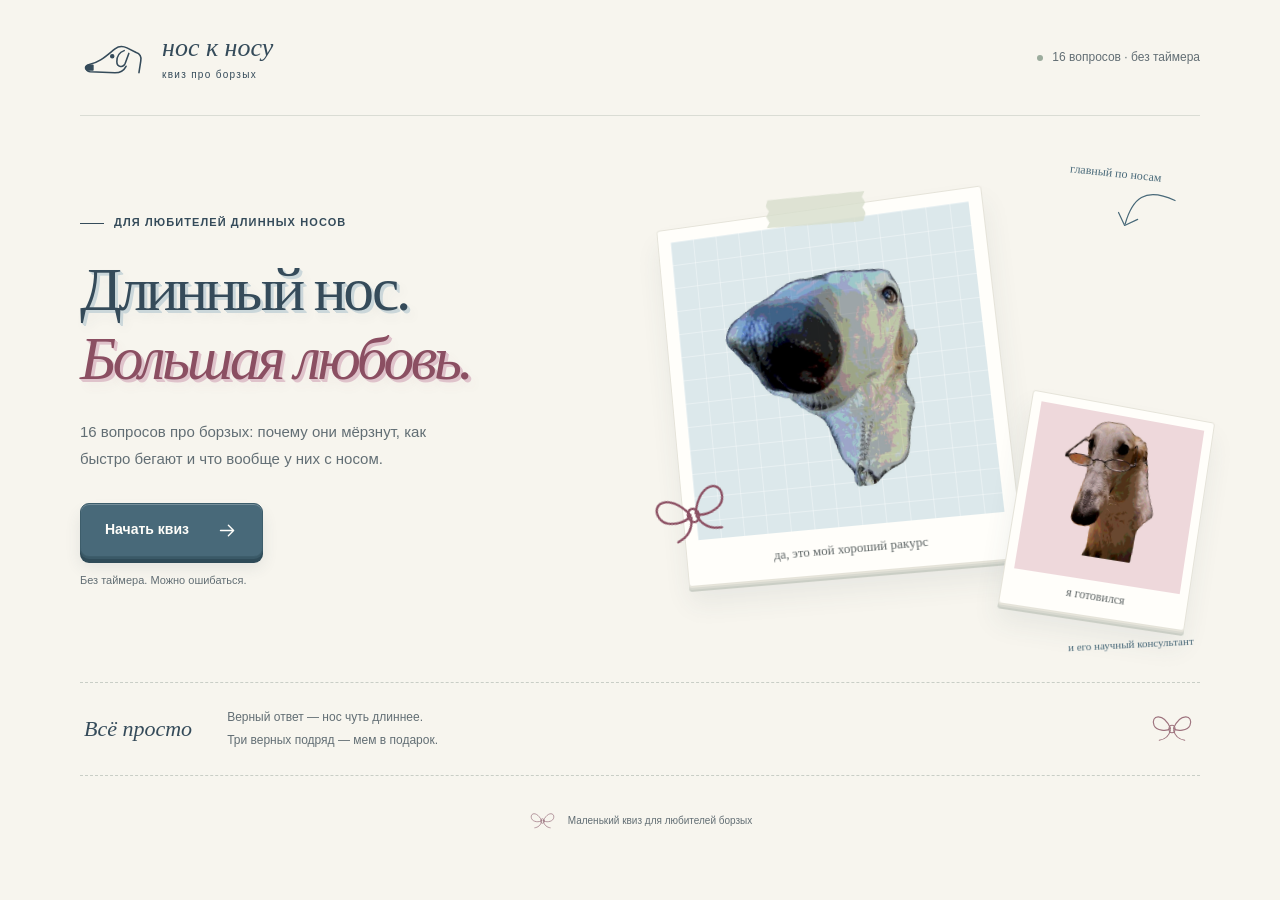
==== index.html @ 487bd2d0 "Add files via upload" ====
<!doctype html>
<html lang="ru">
<head>
  <meta charset="utf-8">
  <meta name="viewport" content="width=device-width, initial-scale=1">
  <meta name="theme-color" content="#f7f5ee">
  <meta name="description" content="16 вопросов про борзых, их привычки и длинные носы. Небольшой квиз без таймера, с хорошими собаками и мемами.">
  <title>Нос к носу — квиз про борзых</title>
  <link rel="icon" type="image/svg+xml" href="./assets/favicon.svg">
  <link rel="stylesheet" href="./css/styles.css">
  <script src="./js/questions.js" defer></script>
  <script src="./js/app.js" defer></script>
</head>
<body>
  <svg class="icon-library" xmlns="http://www.w3.org/2000/svg" aria-hidden="true">
    <symbol id="arrow" viewBox="0 0 24 24"><path d="M4 12h15m-6-6 6 6-6 6"/></symbol>
    <symbol id="check" viewBox="0 0 24 24"><path d="m5 12 4 4L19 6"/></symbol>
    <symbol id="cross" viewBox="0 0 24 24"><path d="m6 6 12 12M6 18 18 6"/></symbol>
    <symbol id="bow" viewBox="0 0 64 40"><path d="M30 19C20-3 3 2 8 15c3 7 17 9 22 4Zm4 0C44-3 61 2 56 15c-3 7-17 9-22 4ZM30 21c-2 9-8 13-15 14m19-14c2 9 8 13 15 14"/><ellipse cx="32" cy="20" rx="4" ry="5"/></symbol>
  </svg>

  <div class="site-shell">
    <header class="site-header">
      <a class="brand" href="./index.html" aria-label="Нос к носу — на главную">
        <svg class="brand-dog" viewBox="0 0 76 48" fill="none" aria-hidden="true"><path d="M10 31c11-2 18-9 28-17 4-3 9-3 13-1l10 5c4 1 6 5 5 9l-2 13M11 31c-5 0-6 7 0 8l27 1c6 0 10-3 12-7m-2-17c-6 2-8 7-8 12 0 6 7 7 9 2l4-11"/><path d="M9 32c-4 0-4 5 0 5h5v-5H9Z" fill="currentColor"/><circle cx="35" cy="22" r="1.6" fill="currentColor"/></svg>
        <span>нос к носу<span class="brand-caption">квиз про борзых</span></span>
      </a>
      <span class="header-note"><span class="little-dot" aria-hidden="true"></span><span><span data-question-total>16</span> вопросов · без таймера</span></span>
    </header>

    <main id="main">
      <section id="screen-start" class="screen intro" aria-labelledby="intro-title">
        <div class="intro-copy">
          <p class="eyebrow"><span class="eyebrow-line" aria-hidden="true"></span> Для любителей длинных носов</p>
          <h1 id="intro-title" class="title-relief" tabindex="-1">Длинный нос.<br><em>Большая любовь.</em></h1>
          <p class="intro-description">16 вопросов про борзых: почему они мёрзнут, как быстро бегают и что вообще у них с носом.</p>
          <button class="button button-primary" id="start-button" type="button">Начать квиз <svg class="icon" aria-hidden="true"><use href="#arrow"/></svg></button>
          <p class="button-note">Без таймера. Можно ошибаться.</p>
        </div>

        <div class="intro-album" aria-label="Две борзые на фотографиях">
          <span class="album-annotation annotation-top" aria-hidden="true">главный по носам</span>
          <svg class="annotation-arrow" viewBox="0 0 80 58" fill="none" aria-hidden="true"><path d="M72 3C36 0 28 17 30 45m-11-9 11 11 11-11"/></svg>
          <figure class="photo photo-main">
            <span class="paper-tape" aria-hidden="true"></span>
            <div class="photo-mat mat-blue"><img src="./assets/images/image copy 13.png" alt="Любопытная борзая с большим носом" width="1080" height="1920" fetchpriority="high"></div>
            <figcaption>да, это мой хороший ракурс</figcaption>
          </figure>
          <figure class="photo photo-small">
            <div class="photo-mat mat-pink"><img src="./assets/images/image copy 5.png" alt="Борзая в очках" width="1080" height="1920"></div>
            <figcaption>я готовился</figcaption>
          </figure>
          <svg class="album-bow" aria-hidden="true"><use href="#bow"/></svg>
          <span class="album-annotation annotation-bottom" aria-hidden="true">и его научный консультант</span>
        </div>

        <div class="intro-rules">
          <span class="rules-label">Всё просто</span>
          <p>Верный ответ — нос чуть длиннее.<br>Три верных подряд — мем в подарок.</p>
          <svg class="rules-bow" aria-hidden="true"><use href="#bow"/></svg>
        </div>
      </section>

      <section id="screen-quiz" class="screen quiz" aria-labelledby="question-title" hidden>
        <div class="quiz-heading">
          <p class="eyebrow">Вопрос <span id="question-number">01</span><span class="count-divider">/</span><span data-question-total>16</span></p>
          <p class="score-label">Верных ответов <strong id="score">0</strong></p>
        </div>
        <ol id="progress" class="progress" aria-label="Прогресс квиза"></ol>
        <div class="quiz-layout">
          <div class="question-card">
            <span id="question-category" class="category"></span>
            <h1 id="question-title" class="question-title" tabindex="-1"></h1>
            <p id="answer-instruction" class="answer-instruction">Выбери один ответ</p>
            <div id="answers" class="answers" role="group" aria-labelledby="question-title" aria-describedby="answer-instruction"></div>
            <div id="feedback" class="feedback" role="status" aria-live="polite" aria-atomic="true"></div>
            <div class="question-bottom">
              <span id="next-hint" class="next-hint">Никуда не торопимся</span>
              <button id="next-button" class="button button-primary button-next" type="button" hidden>Дальше <svg class="icon" aria-hidden="true"><use href="#arrow"/></svg></button>
            </div>
          </div>
          <aside class="companion" aria-label="Твой напарник и носомер">
            <figure class="photo companion-photo">
              <span class="paper-tape" aria-hidden="true"></span>
              <div class="photo-mat mat-blue"><img id="companion-image" src="./assets/images/image copy 14.png" alt="Борзая ждёт твоего ответа" width="1080" height="1920"></div>
              <figcaption id="companion-caption">думаем вместе</figcaption>
            </figure>
            <div class="nose-meter">
              <div class="nose-heading"><h2>Носомер</h2><span><strong id="nose-value">0</strong> см</span></div>
              <div id="nose-progress" class="nose-track" role="progressbar" aria-label="Длина носа" aria-valuemin="0" aria-valuemax="31" aria-valuenow="0"><span id="nose-fill" class="nose-fill"></span></div>
              <div class="nose-scale" aria-hidden="true"><span>0</span><span>31 см</span></div>
              <p>Каждый верный ответ<br>делает нос чуть длиннее.</p>
            </div>
          </aside>
        </div>
      </section>

      <section id="screen-result" class="screen result" aria-labelledby="result-title" hidden>
        <div class="result-layout">
          <div class="result-copy">
            <p class="eyebrow"><span class="eyebrow-line" aria-hidden="true"></span> Все носы посчитаны</p>
            <h1 id="result-title" class="title-relief" tabindex="-1"></h1>
            <p id="result-description" class="result-description"></p>
            <dl class="result-stats">
              <div><dt>Верных ответов</dt><dd><span id="result-score">0</span><span class="stat-total"> / <span data-question-total>16</span></span></dd></div>
              <div><dt>Длина носа</dt><dd><span id="result-nose">0</span><span class="stat-total"> см</span></dd></div>
            </dl>
            <div class="result-actions">
              <button id="restart-button" class="button button-primary" type="button">Пройти ещё раз <svg class="icon" aria-hidden="true"><use href="#arrow"/></svg></button>
              <button id="home-button" class="button button-text" type="button">На главную</button>
            </div>
          </div>
          <figure class="photo result-photo">
            <span class="paper-tape" aria-hidden="true"></span>
            <div class="photo-mat mat-pink"><img id="result-image" src="./assets/images/image copy 8.png" alt="Довольная борзая" width="1080" height="1920"></div>
            <figcaption>в любом случае, ты мой человек</figcaption>
          </figure>
        </div>
        <details id="answer-review" class="answer-review">
          <summary>Посмотреть ответы <svg class="icon" aria-hidden="true"><use href="#arrow"/></svg></summary>
          <ol id="review-list" class="review-list"></ol>
        </details>
      </section>
    </main>

    <footer class="site-footer"><svg aria-hidden="true"><use href="#bow"/></svg><span>Маленький квиз для любителей борзых</span></footer>
  </div>

  <dialog id="bonus-dialog" class="bonus-dialog" aria-labelledby="bonus-title" aria-describedby="bonus-description">
    <div class="bonus-content">
      <button id="bonus-close" class="button-close" type="button" aria-label="Закрыть мем и продолжить"><svg class="icon" aria-hidden="true"><use href="#cross"/></svg></button>
      <p class="eyebrow">Маленький перерыв</p>
      <h2 id="bonus-title">Этот мем — тебе.</h2>
      <p id="bonus-description">За три верных ответа подряд.</p>
      <img id="bonus-image" class="bonus-image" alt="" width="736" height="727">
      <button id="bonus-continue" class="button button-primary" type="button">Идём дальше <svg class="icon" aria-hidden="true"><use href="#arrow"/></svg></button>
    </div>
  </dialog>
  <noscript><p class="noscript-message">Для квиза нужен JavaScript. Включи его в настройках браузера и обнови страницу.</p></noscript>
</body>
</html>
---- css/styles.css ----
:root {
  color-scheme: light;
  --paper: #f7f5ee;
  --surface: #fffefa;
  --ink: #354b5a;
  --muted: #626e74;
  --line: #dadcd4;
  --blue: #dce8eb;
  --blue-deep: #486979;
  --blue-edge: #2f4b58;
  --pink: #edced4;
  --pink-deep: #8b4f62;
  --green: #426b58;
  --green-light: #eaf1e9;
  --red: #944b55;
  --red-light: #f7e9e8;
  --radius: 18px;
  --sans: 'Trebuchet MS', 'Segoe UI', sans-serif;
  --serif: Georgia, 'Times New Roman', serif;
  --hand: 'Segoe Print', 'Comic Sans MS', cursive;
}

* { box-sizing: border-box; }
body, h1, h2, h3, p, figure, dl, dd, ol { margin: 0; }
body {
  min-width: 320px;
  min-height: 100vh;
  background: var(--paper);
  color: var(--ink);
  font: 16px/1.6 var(--sans);
  -webkit-font-smoothing: antialiased;
}
button, a { -webkit-tap-highlight-color: transparent; }
button { font: inherit; }
button, summary { cursor: pointer; }
button { color: inherit; }
img { display: block; max-width: 100%; }
button:disabled { cursor: default; }
[hidden] { display: none !important; }
::selection { background: var(--pink); color: var(--ink); }
:focus-visible { outline: 3px solid var(--blue-deep); outline-offset: 5px; }
h1:focus { outline: none; }
.icon-library { position: absolute; width: 0; height: 0; overflow: hidden; }
.icon { width: 21px; height: 21px; fill: none; stroke: currentColor; stroke-width: 1.6; stroke-linecap: round; stroke-linejoin: round; flex: 0 0 auto; }
.site-shell { width: min(1120px, calc(100% - 96px)); margin-inline: auto; }
.site-header { min-height: 116px; display: flex; align-items: center; justify-content: space-between; gap: 24px; border-bottom: 1px solid var(--line); }
.brand { display: inline-flex; align-items: center; gap: 12px; color: var(--ink); text-decoration: none; font: italic 26px/1.1 var(--serif); }
.brand-dog { width: 70px; height: 48px; stroke: currentColor; stroke-width: 1.7; stroke-linecap: round; stroke-linejoin: round; }
.brand-caption { display: block; padding-top: 6px; font: 10px/1.3 var(--sans); letter-spacing: .13em; }
.header-note { display: inline-flex; align-items: center; gap: 9px; color: var(--muted); font-size: 12px; }
.little-dot { width: 6px; height: 6px; border-radius: 50%; background: #9cac9d; }
.screen { animation: arrive .35s ease-out; }
.eyebrow { display: flex; align-items: center; gap: 10px; font-size: 11px; line-height: 1.6; letter-spacing: .1em; text-transform: uppercase; font-weight: 600; }
.eyebrow-line { width: 24px; height: 1px; background: currentColor; flex: 0 0 auto; }
h1 { font: 400 clamp(44px, 4.8vw, 66px)/1.12 var(--serif); letter-spacing: -.055em; text-wrap: balance; }
h1 em { color: var(--pink-deep); font-weight: 400; }
.title-relief { text-shadow: 1px 1px 0 #cbd7da, 2px 2px 0 #cbd7da, 3px 3px 0 #cbd7da, 5px 7px 12px #354b5a12; }
.title-relief em, .result-copy .title-relief { text-shadow: 1px 1px 0 #dfc3cb, 2px 2px 0 #dfc3cb, 3px 3px 0 #dfc3cb, 5px 7px 12px #8b4f6212; }
.button { display: inline-flex; align-items: center; justify-content: center; gap: 28px; min-height: 54px; border: 1px solid transparent; border-radius: 9px; padding: 13px 24px; font-size: 14px; line-height: 1.4; font-weight: 600; text-decoration: none; transition: background-color .18s, border-color .18s, transform .12s, box-shadow .12s; }
.button-primary { color: #fffefa; background: var(--blue-deep); border-color: #3d5d6b; box-shadow: inset 0 1px 0 #ffffff40, 0 2px 0 #3a5967, 0 6px 0 var(--blue-edge), 0 10px 16px #354b5a1c; }
.button-primary:active { transform: translateY(5px); box-shadow: inset 0 1px 2px #233d4926, 0 1px 0 var(--blue-edge), 0 3px 5px #354b5a12; }
.button-primary:disabled { transform: translateY(3px); box-shadow: inset 0 1px 0 #ffffff26, 0 3px 0 var(--blue-edge), 0 5px 8px #354b5a12; }
.button-text { background: transparent; font-weight: 400; color: var(--muted); padding-inline: 12px; }
.button-text:hover { color: var(--ink); background: #ecebe3; }
.button-note { color: var(--muted); font-size: 11px; margin-top: 15px; }

/* A small album, built from the project's own dog portraits. */
.intro { display: grid; grid-template-columns: 1fr 1fr; column-gap: 28px; padding-top: 40px; }
.intro-copy { align-self: center; padding: 12px 0 20px; position: relative; z-index: 1; }
.intro-copy .eyebrow { margin-bottom: 23px; }
.intro-copy h1 { white-space: nowrap; }
.intro-description { max-width: 365px; margin: 25px 0 30px; color: var(--muted); font-size: 15px; line-height: 1.85; }
.intro-album { position: relative; min-width: 0; height: 500px; }
.photo { --photo-angle: 0deg; --photo-tilt: -5deg; position: relative; background: var(--surface); padding: 13px 13px 12px; border: 1px solid #e5e3d9; border-radius: 3px; transform: perspective(900px) rotateX(3deg) rotateY(var(--photo-tilt)) rotate(var(--photo-angle)); box-shadow: 0 1px 0 #e7e5db, 0 3px 0 #d8d9d0, 0 5px 0 #cacec5, 0 17px 27px #354b5a14; transition: transform .3s ease, box-shadow .3s ease; }
.photo-mat { aspect-ratio: 1; overflow: hidden; }
.mat-blue { background-color: var(--blue); background-image: linear-gradient(#fff5 1px, transparent 1px), linear-gradient(90deg, #fff5 1px, transparent 1px); background-size: 24px 24px; }
.mat-pink { background-color: #eed8db; }
.photo-mat img { width: 100%; height: 100%; object-fit: cover; object-position: 50% 67%; mix-blend-mode: multiply; }
.photo figcaption { padding-top: 10px; text-align: center; color: #5e6565; font: 13px/1.8 var(--hand); }
.photo-main { --photo-angle: -6deg; --photo-tilt: -8deg; position: absolute; top: 49px; left: 12px; width: 335px; }
.photo-small { --photo-angle: 9deg; --photo-tilt: 8deg; position: absolute; z-index: 1; top: 248px; right: -3px; width: 188px; padding: 9px 9px 8px; }
.photo-small .photo-mat img { object-position: 50% 62%; }
.photo-small figcaption { font-size: 12px; padding-top: 5px; }
.paper-tape { position: absolute; z-index: 1; width: 102px; height: 31px; top: -15px; left: calc(50% - 51px); background: #d8decdcf; transform: rotate(3deg); clip-path: polygon(2% 3%, 100% 0, 97% 20%, 100% 38%, 97% 54%, 100% 73%, 97% 100%, 0 96%, 3% 78%, 0 59%, 3% 41%, 0 23%); }
.album-annotation { position: absolute; color: var(--blue-deep); font: 12px/1.7 var(--hand); }
.annotation-top { top: 7px; right: 38px; transform: rotate(6deg); }
.annotation-arrow { position: absolute; top: 27px; right: 24px; width: 74px; height: 60px; stroke: var(--blue-deep); stroke-width: 1.3; stroke-linecap: round; stroke-linejoin: round; transform: rotate(20deg); }
.annotation-bottom { bottom: 2px; right: 6px; transform: rotate(-3deg); font-size: 11px; }
.album-bow { position: absolute; z-index: 2; top: 330px; left: -4px; width: 87px; height: 59px; fill: none; stroke: var(--pink-deep); stroke-width: 1.7; stroke-linecap: round; stroke-linejoin: round; transform: rotate(-19deg); }
.intro-rules { grid-column: 1 / -1; display: flex; gap: 35px; align-items: center; margin-top: 26px; border-top: 1px dashed #c9cec6; border-bottom: 1px dashed #c9cec6; padding: 23px 4px; }
.rules-label { font: italic 22px/1.2 var(--serif); white-space: nowrap; }
.intro-rules p { font-size: 12px; line-height: 1.9; color: var(--muted); }
.rules-bow { width: 48px; height: 34px; margin-left: auto; fill: none; stroke: #9e737e; stroke-width: 1.5; stroke-linecap: round; stroke-linejoin: round; }

/* Question, feedback, and companion share the same paper and colour tokens. */
.quiz { max-width: 1010px; margin: 40px auto 0; }
.quiz-heading { display: flex; align-items: center; justify-content: space-between; gap: 18px; }
.count-divider { color: #9ca3a3; margin-inline: 3px; }
.score-label { display: flex; align-items: center; gap: 12px; color: var(--muted); font-size: 12px; }
.score-label strong { min-width: 30px; height: 30px; display: grid; place-items: center; color: var(--ink); background: #e7e9df; border-radius: 50%; font-weight: 600; font-variant-numeric: tabular-nums; }
.progress { list-style: none; padding: 0; display: grid; grid-template-columns: repeat(16, minmax(0, 1fr)); gap: 5px; margin: 17px 0 28px; }
.progress li { height: 5px; border-radius: 4px; background: #e0e2d9; }
.progress li[aria-current] { background: var(--blue-deep); }
.progress li.is-correct { background: #849c89; }
.progress li.is-incorrect { background: #cc9ba2; }
.quiz-layout { display: grid; grid-template-columns: minmax(0, 1fr) 264px; gap: 42px; align-items: start; }
.question-card { background: var(--surface); border: 1px solid var(--line); border-radius: var(--radius); padding: 32px; box-shadow: 0 2px 0 #eeeee5, 0 5px 0 #dfe2d8, 0 16px 30px #354b5a08; }
.category { display: inline-block; padding: 4px 11px; border-radius: 5px; background: #edf0e7; color: #586857; font-size: 10px; letter-spacing: .025em; }
.question-title { font-size: clamp(25px, 2.7vw, 33px); letter-spacing: -.035em; line-height: 1.3; margin: 20px 0 23px; text-wrap: pretty; }
.answer-instruction { color: var(--muted); font-size: 11px; margin-bottom: 12px; }
.answers { display: flex; flex-direction: column; gap: 10px; }
.answer-button { display: flex; align-items: center; gap: 13px; position: relative; width: 100%; min-height: 64px; padding: 13px 16px; background: #fafaf5; border: 1px solid #dbdfd8; border-radius: 9px; text-align: left; font-size: 13px; line-height: 1.6; box-shadow: inset 0 1px 0 #fff, 0 3px 0 #dce1d7, 0 5px 9px #354b5a06; transition: background-color .18s, border-color .18s, transform .12s, box-shadow .12s; }
.answer-button:active { transform: translateY(2px); box-shadow: inset 0 1px 2px #354b5a0a, 0 1px 0 #c8d2c8; }
.answer-label { display: grid; place-items: center; flex: 0 0 28px; height: 28px; border: 1px solid #dce0d8; border-radius: 6px; background: var(--surface); color: var(--muted); font-size: 11px; }
.answer-copy { flex: 1; }
.answer-button.is-correct { background: var(--green-light); border-color: #92b19b; color: var(--green); transform: translateY(2px); box-shadow: inset 0 1px 0 #ffffffb3, 0 1px 0 #92b19b; }
.answer-button.is-incorrect { background: var(--red-light); border-color: #d0a1a8; color: var(--red); transform: translateY(2px); box-shadow: inset 0 1px 0 #ffffffb3, 0 1px 0 #d0a1a8; }
.answer-button.is-muted { color: #737a78; background: #f6f6f0; box-shadow: 0 2px 0 #e0e3da; }
.answer-button.is-correct .answer-label { color: var(--green); border-color: #aec4b0; background: #f5f9f2; }
.answer-button.is-incorrect .answer-label { color: var(--red); border-color: #d9b5ba; background: #fcf3ef; }
.answer-status { width: 17px; height: 17px; }
.feedback { min-height: 77px; padding-top: 20px; font-size: 12px; line-height: 1.65; overflow-wrap: anywhere; }
.feedback:empty { padding-top: 0; }
.feedback strong { display: block; font-size: 13px; margin-bottom: 2px; }
.feedback.is-correct { color: var(--green); }
.feedback.is-incorrect { color: var(--red); }
.question-bottom { min-height: 47px; display: flex; align-items: center; justify-content: space-between; gap: 12px; margin-top: 5px; padding-top: 17px; border-top: 1px dashed var(--line); }
.next-hint { color: var(--muted); font-size: 10px; }
.button-next { min-height: 44px; padding: 10px 17px; gap: 20px; font-size: 12px; }
.companion { padding-top: 8px; }
.companion-photo { --photo-angle: 3deg; margin: 0 5px 28px; }
.companion-photo figcaption { font-size: 12px; }
.companion-photo .photo-mat { aspect-ratio: 1.05; }
.nose-meter { padding: 0 12px; }
.nose-heading { display: flex; align-items: baseline; justify-content: space-between; gap: 12px; margin-bottom: 11px; }
.nose-heading h2 { font: italic 22px/1.3 var(--serif); }
.nose-heading > span { color: var(--pink-deep); font-size: 12px; }
.nose-heading strong { font-weight: 600; font-variant-numeric: tabular-nums; }
.nose-track { height: 10px; background: #e5e3db; border-radius: 10px; overflow: hidden; box-shadow: inset 0 2px 3px #354b5a14, 0 1px 0 #fff; }
.nose-fill { display: block; height: 100%; width: 0; background: #bf8795; border-radius: inherit; box-shadow: inset 0 2px 0 #ffffff40, inset 0 -2px 0 #8b4f6226; transition: width .4s ease; }
.nose-scale { display: flex; justify-content: space-between; margin-top: 7px; color: var(--muted); font-size: 9px; }
.nose-meter p { color: var(--muted); font-size: 11px; line-height: 1.8; margin-top: 17px; }

.result { padding-top: 70px; }
.result-layout { display: grid; grid-template-columns: minmax(0, 1fr) 320px; align-items: center; gap: 74px; max-width: 950px; margin-inline: auto; }
.result-copy .eyebrow { margin-bottom: 25px; }
.result-copy h1 { max-width: 540px; color: var(--pink-deep); font-size: clamp(42px, 4.4vw, 59px); }
.result-description { color: var(--muted); font-size: 14px; line-height: 1.8; max-width: 410px; margin: 23px 0 30px; }
.result-stats { display: flex; gap: 46px; margin-bottom: 30px; }
.result-stats dt { font-size: 11px; color: var(--muted); }
.result-stats dd { font: 45px/1.5 var(--serif); letter-spacing: -.04em; }
.stat-total { font-size: 20px; color: var(--muted); letter-spacing: 0; }
.result-actions { display: flex; align-items: center; flex-wrap: wrap; gap: 12px; }
.result-photo { --photo-angle: 5deg; --photo-tilt: 6deg; }
.result-photo .photo-mat { aspect-ratio: .9; }
.result-photo figcaption { font-size: 11px; }
.answer-review { margin: 55px auto 0; max-width: 950px; border-block: 1px solid var(--line); }
.answer-review summary { display: flex; align-items: center; justify-content: space-between; padding: 20px 0; font-size: 13px; list-style: none; }
.answer-review summary::-webkit-details-marker { display: none; }
.answer-review summary .icon { transform: rotate(90deg); transition: transform .2s; }
.answer-review[open] summary .icon { transform: rotate(-90deg); }
.review-list { list-style: none; padding: 5px 0 15px; counter-reset: review; }
.review-item { position: relative; padding: 20px 0 20px 43px; border-top: 1px dashed var(--line); counter-increment: review; }
.review-item::before { position: absolute; left: 0; top: 22px; content: counter(review, decimal-leading-zero); font-size: 11px; color: var(--muted); }
.review-item h3 { font-size: 13px; font-weight: 600; line-height: 1.65; margin-bottom: 8px; }
.review-item p { font-size: 12px; line-height: 1.8; }
.review-correct { color: var(--green); }
.review-incorrect { color: var(--red); }
.review-status { display: inline-block; font-size: 10px; padding: 2px 8px; border-radius: 4px; margin-bottom: 8px; }
.review-status.is-correct { background: var(--green-light); color: var(--green); }
.review-status.is-incorrect { background: var(--red-light); color: var(--red); }

/* Native dialog supplies focus containment, Escape, and a semantic modal. */
body:has(.bonus-dialog[open]) { overflow: hidden; }
.bonus-dialog { width: min(440px, calc(100% - 32px)); max-height: calc(100dvh - 40px); margin: auto; border: 1px solid #deded3; padding: 0; background: var(--paper); color: var(--ink); border-radius: var(--radius); box-shadow: 0 22px 80px #2637452b; }
.bonus-dialog::backdrop { background: #273c4c66; backdrop-filter: blur(5px); }
.bonus-dialog[open] { animation: arrive .2s ease-out; }
.bonus-content { position: relative; padding: 31px; text-align: center; }
.bonus-content .eyebrow { justify-content: center; margin-top: 5px; font-size: 10px; }
.bonus-content h2 { font: italic 34px/1.3 var(--serif); letter-spacing: -.04em; margin-top: 14px; }
.bonus-content > p:not(.eyebrow) { color: var(--muted); font-size: 12px; margin: 9px 0 22px; }
.bonus-image { width: auto; max-width: 100%; height: auto; max-height: 37dvh; object-fit: contain; margin: 0 auto 24px; border: 8px solid var(--surface); border-radius: 3px; box-shadow: 0 2px 10px #354b5a0a; }
.bonus-content .button-primary { width: 100%; }
.button-close { position: absolute; right: 10px; top: 10px; width: 35px; height: 35px; display: grid; place-items: center; padding: 0; border: 0; border-radius: 50%; background: transparent; color: var(--muted); }
.button-close:hover { background: #e8e8df; color: var(--ink); }
.button-close .icon { width: 17px; height: 17px; }
.site-footer { display: flex; justify-content: center; align-items: center; gap: 11px; padding: 34px 0 27px; color: var(--muted); font-size: 10px; }
.site-footer > svg { width: 29px; height: 22px; stroke: #9c7480; stroke-width: 1.6; stroke-linecap: round; stroke-linejoin: round; fill: none; }
.noscript-message { max-width: 600px; margin: 24px auto; padding: 20px; background: var(--red-light); color: var(--red); text-align: center; }
@keyframes arrive { from { opacity: 0; transform: translateY(7px); } to { opacity: 1; transform: translateY(0); } }

/* Extra lift is for a mouse or trackpad; touch keeps the stable pressed states. */
@media (hover: hover) and (pointer: fine) {
  .button-primary:not(:disabled):hover { background: #3f6172; border-color: #365766; transform: translateY(-2px); box-shadow: inset 0 1px 0 #ffffff40, 0 2px 0 #3a5967, 0 8px 0 var(--blue-edge), 0 14px 20px #354b5a20; }
  .button-primary:not(:disabled):active { transform: translateY(5px); box-shadow: inset 0 1px 2px #233d4926, 0 1px 0 var(--blue-edge), 0 3px 5px #354b5a12; }
  .answer-button:not(:disabled):hover { background: #eef3f3; border-color: #8fa7ae; transform: translateY(-1px); box-shadow: inset 0 1px 0 #fff, 0 4px 0 #c6d2d3, 0 7px 12px #354b5a0c; }
  .answer-button:not(:disabled):active { transform: translateY(2px); box-shadow: inset 0 1px 2px #354b5a0a, 0 1px 0 #c6d2d3; }
  .intro-album .photo:hover, .result-photo:hover { transform: perspective(900px) translateY(-5px) rotateX(1deg) rotateY(0deg) rotate(var(--photo-angle)); box-shadow: 0 1px 0 #e7e5db, 0 3px 0 #d8d9d0, 0 5px 0 #cacec5, 0 23px 35px #354b5a1c; }
}

@media (min-width: 1400px) {
  .intro { padding-top: 66px; }
  .intro-album { height: 530px; }
  .photo-main { width: 365px; }
  .photo-small { top: 272px; width: 203px; }
  .album-bow { top: 356px; }
}
@media (max-width: 1050px) {
  .site-shell { width: calc(100% - 64px); }
  .intro { gap: 12px; }
  .intro-copy h1 { font-size: clamp(40px, 5.3vw, 55px); }
  .intro-copy .eyebrow { font-size: 9px; }
  .intro-description { max-width: 320px; }
  .intro-album { height: 457px; }
  .photo-main { width: 275px; top: 63px; left: 5px; }
  .photo-small { width: 155px; top: 255px; right: 0; }
  .annotation-top { right: 8px; top: 27px; font-size: 11px; }
  .annotation-arrow { right: 0; top: 53px; width: 55px; }
  .album-bow { top: 318px; left: -14px; width: 70px; }
  .annotation-bottom { right: 0; font-size: 9px; }
  .quiz-layout { grid-template-columns: minmax(0, 1fr) 228px; gap: 25px; }
  .question-card { padding: 26px; }
  .result-layout { gap: 45px; grid-template-columns: minmax(0, 1fr) 270px; }
}
@media (max-width: 760px) {
  .site-shell { width: min(540px, calc(100% - 40px)); }
  .site-header { min-height: 91px; }
  .brand { font-size: 23px; gap: 8px; }
  .brand-dog { width: 57px; height: 42px; }
  .brand-caption { font-size: 9px; }
  .header-note { font-size: 10px; max-width: 100px; line-height: 1.5; gap: 7px; }
  .little-dot { flex: 0 0 5px; height: 5px; }
  .intro { grid-template-columns: minmax(0, 1fr); padding-top: 37px; gap: 0; }
  .intro-copy { padding: 0; }
  .intro-copy .eyebrow { font-size: 9px; margin-bottom: 20px; }
  .intro-copy h1 { font-size: clamp(36px, 8.5vw, 51px); white-space: normal; }
  .intro-description { max-width: 360px; margin: 20px 0 24px; font-size: 14px; }
  .button { min-height: 51px; padding: 12px 21px; font-size: 13px; }
  .button-note { margin-top: 11px; font-size: 10px; }
  .intro-album { width: min(390px, 100%); height: 408px; justify-self: center; margin-top: 22px; }
  .photo-main { width: 275px; top: 42px; left: 10px; }
  .photo-small { width: 151px; top: 220px; right: 4px; }
  .annotation-top { top: 6px; right: 27px; }
  .annotation-arrow { top: 30px; right: 12px; }
  .annotation-bottom { bottom: 0; right: 9px; }
  .album-bow { top: 291px; left: 1px; width: 65px; }
  .intro-rules { gap: 22px; margin-top: 21px; padding-block: 20px; }
  .rules-label { font-size: 20px; }
  .intro-rules p { font-size: 10px; }
  .rules-bow { display: none; }
  .quiz { margin-top: 28px; }
  .quiz-heading .eyebrow { font-size: 10px; gap: 7px; }
  .score-label { font-size: 10px; gap: 8px; }
  .progress { gap: 4px; margin: 15px 0 23px; }
  .quiz-layout { display: flex; flex-direction: column-reverse; gap: 25px; }
  .companion { width: 100%; padding: 0; display: flex; align-items: center; gap: 20px; }
  .companion-photo { --photo-angle: -4deg; --photo-tilt: -3deg; flex: 0 0 105px; width: 105px; padding: 6px 6px 4px; margin: 0 3px; }
  .companion-photo .paper-tape { width: 47px; left: calc(50% - 23px); height: 16px; top: -8px; }
  .companion-photo figcaption { font-size: 8px; padding-top: 4px; line-height: 1.5; }
  .nose-meter { flex: 1; padding: 0 5px 0 0; }
  .nose-heading { margin-bottom: 8px; }
  .nose-heading h2 { font-size: 20px; }
  .nose-heading > span { font-size: 11px; }
  .nose-meter p { font-size: 10px; margin-top: 8px; }
  .nose-meter p br { display: none; }
  .nose-scale { margin-top: 5px; }
  .question-card { width: 100%; padding: 23px 20px 20px; }
  .question-title { font-size: 27px; margin: 17px 0 19px; }
  .answer-button { font-size: 12px; min-height: 60px; padding: 12px; gap: 10px; }
  .answer-label { flex-basis: 26px; height: 26px; }
  .feedback { min-height: 76px; }
  .button-next { min-height: 44px; padding: 10px 16px; font-size: 12px; }
  .result { padding-top: 37px; }
  .result-layout { grid-template-columns: minmax(0, 1fr); gap: 36px; }
  .result-copy .eyebrow { font-size: 9px; margin-bottom: 19px; }
  .result-copy h1 { font-size: 43px; }
  .result-description { font-size: 13px; margin: 20px 0 24px; }
  .result-stats { gap: 46px; margin-bottom: 24px; }
  .result-stats dd { font-size: 41px; }
  .result-photo { width: 225px; justify-self: center; margin-top: 8px; }
  .result-photo .photo-mat { aspect-ratio: 1.1; }
  .result-photo figcaption { font-size: 9px; }
  .answer-review { margin-top: 37px; }
  .site-footer { padding: 27px 0 24px; font-size: 9px; gap: 8px; }
  .bonus-content { padding: 29px 21px 23px; }
  .bonus-content h2 { font-size: 31px; }
}
@media (max-width: 370px) {
  .site-shell { width: calc(100% - 32px); }
  .header-note { font-size: 9px; max-width: 85px; }
  .intro-copy h1 { font-size: 35px; }
  .intro-album { height: 366px; }
  .photo-main { width: 235px; left: 7px; }
  .photo-small { width: 130px; top: 205px; }
  .photo figcaption { font-size: 10px; }
  .album-bow { top: 265px; }
  .annotation-bottom { font-size: 8px; }
  .intro-rules { gap: 13px; }
  .rules-label { font-size: 18px; }
  .intro-rules p { font-size: 9px; }
  .question-card { padding-inline: 16px; }
  .question-title { font-size: 25px; }
  .companion { gap: 14px; }
  .question-bottom { gap: 8px; }
  .next-hint { font-size: 9px; }
  .result-copy h1 { font-size: 38px; }
}
@media (prefers-reduced-motion: reduce) {
  *, *::before, *::after { animation: none !important; transition: none !important; scroll-behavior: auto !important; }
  .photo, .intro-album .photo:hover, .result-photo:hover { transform: rotate(var(--photo-angle)); }
  .button-primary:not(:disabled):hover, .button-primary:not(:disabled):active, .button-primary:disabled, .answer-button:not(:disabled):hover, .answer-button:not(:disabled):active, .answer-button.is-correct, .answer-button.is-incorrect { transform: none; }
}
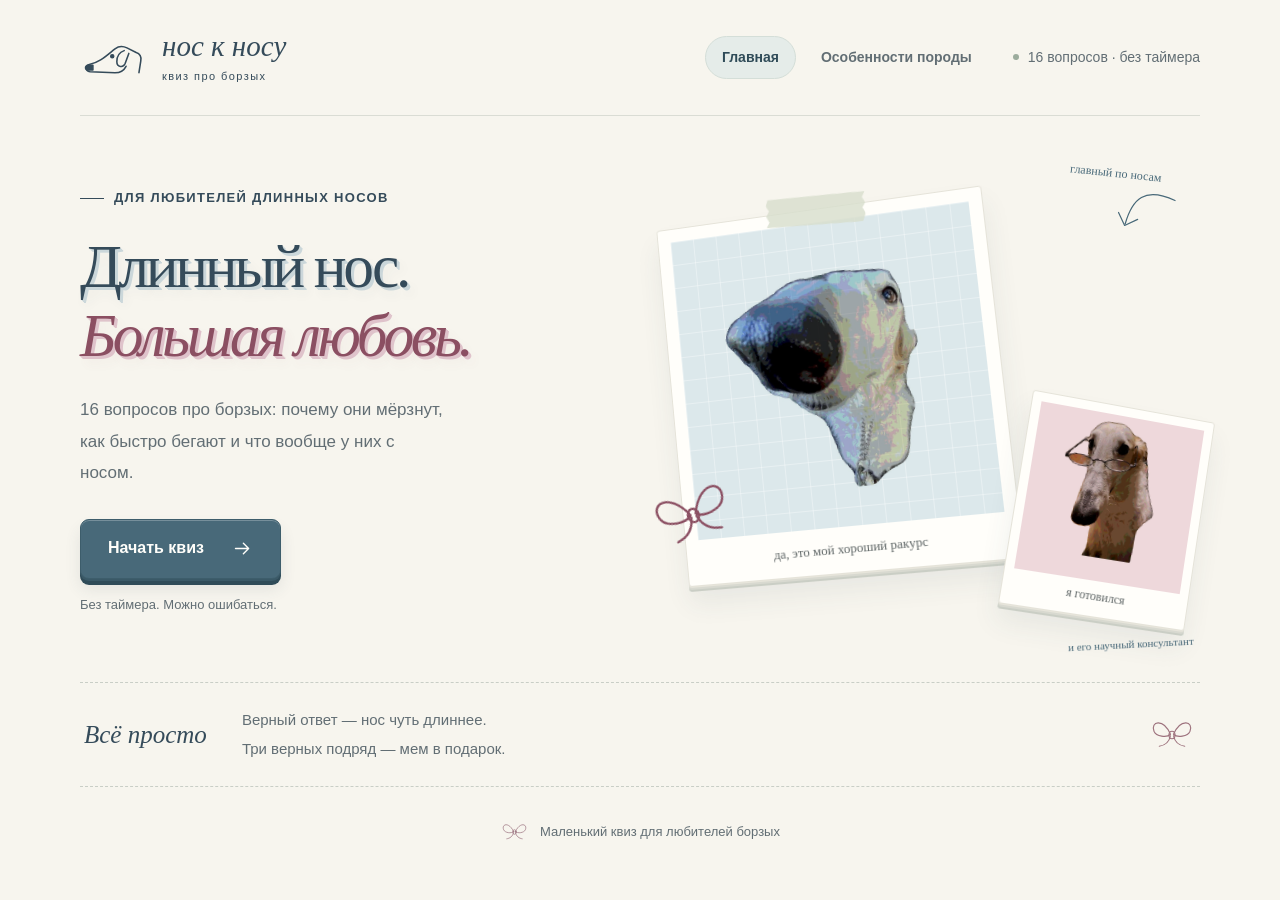
==== commit 6034d8ef: "Add files via upload" ====
--- a/index.html
+++ b/index.html
@@ -25,6 +25,10 @@
         <svg class="brand-dog" viewBox="0 0 76 48" fill="none" aria-hidden="true"><path d="M10 31c11-2 18-9 28-17 4-3 9-3 13-1l10 5c4 1 6 5 5 9l-2 13M11 31c-5 0-6 7 0 8l27 1c6 0 10-3 12-7m-2-17c-6 2-8 7-8 12 0 6 7 7 9 2l4-11"/><path d="M9 32c-4 0-4 5 0 5h5v-5H9Z" fill="currentColor"/><circle cx="35" cy="22" r="1.6" fill="currentColor"/></svg>
         <span>нос к носу<span class="brand-caption">квиз про борзых</span></span>
       </a>
+      <nav class="site-nav" aria-label="Основная навигация">
+        <button class="nav-link is-active" type="button" data-screen-target="screen-start">Главная</button>
+        <button class="nav-link" type="button" data-screen-target="screen-features">Особенности породы</button>
+      </nav>
       <span class="header-note"><span class="little-dot" aria-hidden="true"></span><span><span data-question-total>16</span> вопросов · без таймера</span></span>
     </header>
 
@@ -92,6 +96,111 @@
               <p>Каждый верный ответ<br>делает нос чуть длиннее.</p>
             </div>
           </aside>
+        </div>
+      </section>
+
+
+
+      <section id="screen-features" class="screen features-page" aria-labelledby="features-title" hidden>
+        <div class="features-hero">
+          <div>
+            <p class="eyebrow"><span class="eyebrow-line" aria-hidden="true"></span> Знакомимся поближе</p>
+            <h1 id="features-title" class="title-relief">Особенности <em>породы.</em></h1>
+            <p class="features-lead">Борзые — удивительное сочетание скорости, грации и спокойного домашнего нрава. Разберёмся, что делает этих собак особенными и как правильно о них заботиться.</p>
+          </div>
+          <figure class="photo features-hero-photo">
+            <span class="paper-tape" aria-hidden="true"></span>
+            <div class="photo-mat mat-blue"><img src="./assets/images/image copy 13.png" alt="Борзая с длинной узкой мордой"></div>
+            <figcaption>грация в каждом движении</figcaption>
+          </figure>
+        </div>
+
+        <div class="features-intro-card">
+          <span class="category">Кто такие борзые?</span>
+          <p>Борзые представляют собой особую группу охотничьих собак. Их главные отличительные черты — высокие скоростные качества, развитое зрение и характерное строение тела. На протяжении многих столетий их использовали для преследования и ловли зверя на открытой местности. В отличие от собак, ориентирующихся преимущественно на обоняние, борзые во время охоты полагаются главным образом на зрение: они быстро замечают движущуюся добычу и преследуют её на значительном расстоянии.</p>
+        </div>
+
+        <div class="feature-section">
+          <div class="feature-heading"><span class="feature-number">01</span><div><p class="eyebrow">Строение и внешность</p><h2>Созданы для скорости</h2></div></div>
+          <div class="feature-grid">
+            <article class="feature-card feature-card-wide">
+              <p>Для большинства борзых характерны вытянутая узкая голова, длинная шея, глубокая грудная клетка, подтянутый живот, длинные конечности и хорошо развитая мускулатура. Гибкая спина и сильные задние конечности помогают совершать широкие и быстрые движения, развивать скорость и сохранять манёвренность.</p>
+              <p>Внешняя хрупкость и стройность не должны вводить в заблуждение: тело борзой приспособлено к значительным физическим нагрузкам.</p>
+            </article>
+            <figure class="photo feature-photo feature-photo-tall"><div class="photo-mat mat-pink"><img src="./assets/images/image copy 21.png" alt="Русская псовая борзая"></div><figcaption>стройность и сила</figcaption></figure>
+          </div>
+          <div class="breed-cards">
+            <article class="breed-card"><img class="breed-card-image" src="https://images.openai.com/static-rsc-4/keVXpr5oRljDqe3e2enK3xV4JTPbwfOIWJomhT0StxqBSckRQWG9iVGZbzoe7RelZxJGqigJev-lQu4aIvvNeP7WhsG5Z54SMCojSep-Bbciw9OuBpKkO0MjzjAkvHGWqe-1t6p2ZNXgh_zdv1hgQZZzs2wLKyLCjWzwdQ5_vS0?purpose=inline" alt="Русская псовая борзая на прогулке" loading="lazy"><span class="category">Россия</span><h3>Русская псовая борзая</h3><p>Высокий рост и длинная волнистая шерсть.</p></article>
+            <article class="breed-card"><img class="breed-card-image" src="https://images.openai.com/static-rsc-4/DFmR3iIt6HrF_gbfO2oJHuRapsgGoa3MRL61-XhtahsgyZkUUjemeOB0JyUxxebWnwZZ97h2Vdftux7GSiVB5lCzXTSa8x0WbLClB0y3pdw94hwYsz3GflzNymU4ME4vt2Ib-lp1aDKu3_aP02VRA0AFfdf1A5JQCMKDQxu0Wr4?purpose=inline" alt="Грейхаунд — английская борзая" loading="lazy"><span class="category">Англия</span><h3>Грейхаунд</h3><p>Исключительная скорость и гладкая шерсть.</p></article>
+            <article class="breed-card"><img class="breed-card-image" src="https://images.openai.com/static-rsc-4/cnuaRw18O_M-vROvK7xPGLzjKdzqYe8jQ_Md0CFy9bY1d3WMBz1VFW3Lz5GZdrW4iC_Qwf0RgP3GVfXsQoHtwQ39aSEFxAumo2IYQVv3J2lghSfJTfdoVaETvvQ7cHRS-3NajnhJvoPKHm3OF4bYjGZkdu3iZ3Qbopkb85YghZJgeBwvbAFdtEPeOdUfx0Yx?purpose=inline" alt="Афганская борзая с длинной шерстью" loading="lazy"><span class="category">Афганистан</span><h3>Афганская борзая</h3><p>Длинный шелковистый шерстный покров.</p></article>
+          </div>
+
+          <div class="reference-gallery breed-reference-gallery" aria-label="Фотографии разных пород борзых">
+            <figure><img src="https://images.openai.com/static-rsc-4/L_55vclTLAarSoExCAA6t27y82LEoEE3cO0WLVMdRVnl4fJaQal82zy3L_bc3WQXRW9PTZJFmpAx7hVRqlo0O0oA0Tpst98SN-X3Q1UA-Ozqw62LIVCtcj4G033kCDOgMG6NwOA3WsC-GVqYJcNy05maLHYbtdmMWtBGb4KzcuxJncm1glzLMTrlu2hje9Ur?purpose=inline" alt="Русская псовая борзая" loading="lazy"><figcaption>Русская псовая борзая</figcaption></figure>
+            <figure><img src="https://images.openai.com/static-rsc-4/OrxT-uEBrbs6viknoG0sfYTNQ0688ZH6HnXF5ZZQ3ktbRYtmvgVAWiHi3_ecinw4s9qGoY00vc7YEU-yenM85mkKjQKDGku_WU-Jpn9DWaG0a5WP7LFE3GNLCxD9BC6dhsi10j_KrEMBI9UYNSuXJq5jq8mbvuUggyOtuLBuR-g?purpose=inline" alt="Грейхаунд" loading="lazy"><figcaption>Грейхаунд</figcaption></figure>
+            <figure><img src="https://images.openai.com/static-rsc-4/U2bCkWrteoC1_tnN0AKGxfDfo35QLAfoTNSVODe8WkXxWZbdu4jS744cLDZsz69YjlMjaecht4DysYHx9VvdoRusD1H7r7gzqat1T1h1X2uYOUcFy7JHVLORE102DqUUREOLfXEdFALfTq8zI-FX-YlbNiYRm0uANvwuXpfeWaU?purpose=inline" alt="Афганская борзая" loading="lazy"><figcaption>Афганская борзая</figcaption></figure>
+            <figure><img src="https://images.openai.com/static-rsc-4/V2T4v8OWOzvcl2-58SRjbjWlT57g3I2o5ol81qHcwW9dCO5-xIA3hT1She4MnhjXA8T6PEKWknhCY4e7NSZE-OIB-y1Zaqfuavfj5UO1orb65ZwsyxjTjpRTPCjGp1WiymliD5zPFZDGna9bETyiP2LM3Jh4e_8Fm3N3Ft2wAmg?purpose=inline" alt="Борзая в профиль" loading="lazy"><figcaption>Особенности силуэта</figcaption></figure>
+            <figure><img src="https://images.openai.com/static-rsc-4/MRsrjjqwFklGnPP4M_F91ABmN0gZx-u0JuqdRfucBjowoz3FRaIVIgAuFDmBqiucZR-kyYrafzNbrhUCw1ohw0yFYfaghscGh8lhKS4DvB3KF775chYURTCslTmorLX0YiWS3xAvi32fZMnlhWgIB7mJi6zwXgDPE2yv7jcZy8iVcrkN3HmPBG-ihBDmA2D1?purpose=inline" alt="Грейхаунд в стойке" loading="lazy"><figcaption>Строение грейхаунда</figcaption></figure>
+          </div>
+          <p class="feature-note">Породы различаются размерами, шерстью, характером и происхождением, но сохраняют общие черты, связанные с историческим предназначением и физиологическим строением.</p>
+        </div>
+
+        <div class="feature-section feature-tinted">
+          <div class="feature-heading"><span class="feature-number">02</span><div><p class="eyebrow">Поведение и темперамент</p><h2>Нежные дома, быстрые на прогулке</h2></div></div>
+          <div class="feature-grid">
+            <article class="feature-card"><p>По характеру борзые чаще всего спокойны, сдержанны и привязаны к человеку. Дома многие ведут себя тихо, любят отдыхать и находиться рядом с хозяевами. При этом они могут проявлять независимость и самостоятельность — это связано с историей их охотничьего использования.</p><p>Воспитание лучше строить на терпении, последовательности и положительном подкреплении. Грубость и чрезмерное давление могут навредить взаимодействию с собакой.</p></article>
+            <figure class="photo feature-photo"><div class="photo-mat mat-blue"><img src="./assets/images/image copy 14.png" alt="Борзая крупным планом"></div><figcaption>спокойный наблюдатель</figcaption></figure>
+          </div>
+          <div class="tip-strip"><strong>Важно помнить</strong><p>У борзых выражен охотничий инстинкт. Они могут резко среагировать на движущихся животных, птиц и другие объекты. Поэтому важны ранняя социализация и обучение базовым командам, особенно навыку возвращения к хозяину.</p></div>
+          <p class="feature-note">Даже хорошо обученную борзую не рекомендуется отпускать с поводка на открытой территории, где есть другие животные или дороги. Для свободного бега подходят специально оборудованные огороженные площадки.</p>
+        </div>
+
+        <div class="feature-section">
+          <div class="feature-heading"><span class="feature-number">03</span><div><p class="eyebrow">Ежедневная забота</p><h2>Особенности ухода</h2></div></div>
+          <p class="section-lead">Уход зависит от анатомического строения, типа шерсти и физиологических потребностей собаки.</p>
+          <div class="care-grid">
+            <article class="care-card"><span class="care-icon">01</span><h3>Шерсть и кожа</h3><p>У короткошёрстных борзых, например грейхаундов, достаточно периодического вычёсывания мягкой щёткой или специальной перчаткой. Купают по мере необходимости средствами для собак.</p><p>Длинношёрстных русских псовых и афганских борзых нужно регулярно расчёсывать, чтобы не образовывались колтуны. Особое внимание — участкам за ушами, на конечностях, животе и у хвоста. После прогулок стоит удалять репейники и веточки.</p></article>
+            <article class="care-card"><span class="care-icon">02</span><h3>Гигиена</h3><p>Регулярно осматривают уши и глаза, очищают их при загрязнении. Зубы чистят специальной щёткой и пастой для животных. Также следят за длиной когтей и при необходимости аккуратно подстригают их когтерезом.</p></article>
+            <article class="care-card"><span class="care-icon">03</span><h3>Тепло и отдых</h3><p>У борзых сравнительно тонкая кожа и мало подкожного жира. Особенно короткошёрстные собаки могут плохо переносить холод. В сырую и ветреную погоду важно ограничивать пребывание на улице, а осенью и зимой использовать одежду, защищающую грудь, спину и живот.</p><p>Дома собаке нужно собственное тёплое место с мягкой подстилкой или удобной лежанкой.</p></article>
+            <article class="care-card"><span class="care-icon">04</span><h3>Питание</h3><p>Рацион должен быть полноценным и сбалансированным, соответствовать возрасту, весу, здоровью и активности собаки. Это может быть качественный промышленный корм или правильно составленный натуральный рацион. Свежая вода должна быть доступна весь день.</p><p>У крупных борзых с глубокой грудной клеткой учитывают риск заворота желудка. Интенсивные нагрузки непосредственно до и после еды нежелательны; режим кормления лучше согласовать с ветеринаром.</p></article>
+          </div>
+
+          <div class="reference-gallery care-reference-gallery" aria-label="Фотографии ухода за борзыми">
+            <figure><img src="https://images.openai.com/static-rsc-4/yiTdGHM_MmNjLSqhXh5A3npYzShuJu_vqN_kftDdcGZy-_dvQtj30b7dMv9ZyruA-ZzHmWb_BWPN-7jWTJViMXOnRCQvMbccFDki9mEv16oIDFAQAHfowgmgn9IMYpPV50fZgy2J1fR6LJWtCSJEddU8L2xbwENNkuryfhsrvko?purpose=inline" alt="Короткошёрстный грейхаунд" loading="lazy"><figcaption>Уход за короткой шерстью</figcaption></figure>
+            <figure><img src="https://images.openai.com/static-rsc-4/WJHR1JK-YhHXW93UPs-nOQIKsAYimejQqzn-cyJEZS5Af2zbtLXqBxl_1RLVg3XflsLVjtpczQOWqZLf9FKP0YZzt8ZCQrzJzw1BmMyW3eyPCN5AejNDyylsRtAkYRxpRFdX39CcNsYgiNhRL0Sj25VNYLU2dLpVzOfrSb-6Z4Nx5oQA8jjFi0BXuAu3Und6?purpose=inline" alt="Груминг афганской борзой" loading="lazy"><figcaption>Расчёсывание длинной шерсти</figcaption></figure>
+            <figure><img src="https://images.openai.com/static-rsc-4/8ZKXBWAgyjrvQUkWzJlKOPNsbVAYgZqbGLlTKSNsUPbXJJ-YXt9LE7V29opSJiKpVrSbxtVBrOGp9s0XBi8kUzmelJwvHUItrnlQtTe3yca3d7mDuUrqMs8GRm6Vwm5EjHGI3WwyI1gSl4Ofg9nDFAumx3NZWrM4JOB_SMLwKSg?purpose=inline" alt="Борзая в домашней обстановке" loading="lazy"><figcaption>Комфорт и содержание</figcaption></figure>
+            <figure><img src="https://images.openai.com/static-rsc-4/_NQt-5MP0n_5tBcegLxAl_6ASCdcZU7hmEtreOU-CeJJMnATiYvRe-Uvp332CzXP15pNFvFjZ5ZMTg108lPrS-rj3ZCk1GPIKIQzpB5ObWGry_esehaDFLjkW_Iv3tDdn-lGpFUe95K84kVAsMVB9ykTMrpcN6GvF4kpFjsNO7k?purpose=inline" alt="Уход за шерстью грейхаунда" loading="lazy"><figcaption>Регулярный уход</figcaption></figure>
+            <figure><img src="https://images.openai.com/static-rsc-4/Q6dwhgAzC_3daaedd7R_ykN4NmhbRle16Ego6cgMVsCyXPtMzdYLQdIiFxOPw0xkO4LygoNNptZ_6rdnJONiTbaXOb6M9K0dnYjoH4o8oek7GDXdLP2Cej4jmqJ_YfxZ-6WIKnmDwmAnxpzyfJJipUZsjigGCSfdayDm0BVesUU?purpose=inline" alt="Средства для ухода за собакой" loading="lazy"><figcaption>Средства для груминга</figcaption></figure>
+            <figure><img src="https://images.openai.com/static-rsc-4/HtBgpJrRsGOBhcZXxUkR8Vi6Ug4ZA4EVp03w7hy9uRhBACMxY-4mDeuJUs6XGxpP1O9zEaVrfzzUnXobynUT4FG_FcM7oTBS44DHeEi7PTmbfa0wz781ZojKXbfVOoTRpQuZQIOQZ5WarD3KcCetoUP1UCjyDoxxQT2MboDFooS9m5xFXjnwgN3VdRXGfvZD?purpose=inline" alt="Процесс ухода за собакой" loading="lazy"><figcaption>Гигиенические процедуры</figcaption></figure>
+            <figure><img src="https://images.openai.com/static-rsc-4/cB8_L2YSx12DhX4rEYwhmrguZeYwUDaP2e-Fmj6rJ1f_EyNgCjJiNcP8-i3CwBLVBUwB3Ghg-ysHMYJ7BjxZZlyvbDyE0Us_2HnwE6l-9_QLTInOl3CTor53MqJUf9MIOSXxFMJEtcrJcbzcics5CtVkIIejWmPoKkAINzNzxhiLbLxZRmNlEor4UwV55dby?purpose=inline" alt="Груминг афганской борзой" loading="lazy"><figcaption>Уход за длинной шерстью</figcaption></figure>
+            <figure><img src="https://images.openai.com/static-rsc-4/lxl1pfFhABWGdVzCpemq1R-7HH4syAR-vhU4c7I_OHkwRa538m26yMlUVN_biotX2cY4rOfj__U6GtIbIUszeXMt9ZkaHQ6Aat40Y5fwdltoWIOuB3IVRyfTvwEf2vmC5yOF_yUYphQ0KQKsWZoXicCaJhfMR3_aH8kcYXKIQpU?purpose=inline" alt="Борзая после расчёсывания" loading="lazy"><figcaption>Шерсть после расчёсывания</figcaption></figure>
+            <figure><img src="https://images.openai.com/static-rsc-4/kxGj5eTvXZD4M3PCqJjNKEll56AdIgPqVLR5co2zMFqWXvDxeFWRj41Q7kbCcTJnuwZbRUjPEaz_UUtDGOWt5_w3sXLzFZqhW12oZ4bfNHrWiOeMRcc8O5jiLpEBZsV3JOZYwUQZotT7n1n9EhI8hhw1Rks--NtciXjtFKnAqPc2J6GUo717DYyPg6cAdOwU?purpose=inline" alt="Расчёсывание борзой" loading="lazy"><figcaption>Повседневный груминг</figcaption></figure>
+          </div>
+          <figure class="photo feature-banner-photo"><div class="photo-mat mat-pink"><img src="./assets/images/image copy 10.png" alt="Борзая после ухода"></div><figcaption>забота складывается из мелочей</figcaption></figure>
+        </div>
+
+        <div class="feature-section feature-tinted">
+          <div class="feature-heading"><span class="feature-number">04</span><div><p class="eyebrow">Движение и самочувствие</p><h2>Физическая активность и здоровье</h2></div></div>
+          <div class="feature-grid">
+            <article class="feature-card"><p>Борзым необходимы регулярные прогулки и возможность реализовывать природную потребность в движении. Обычные прогулки на поводке полезно сочетать с занятиями и свободным бегом на безопасной огороженной территории.</p><p>При этом борзым не всегда нужны долгие интенсивные тренировки: для многих характерно чередование коротких периодов высокой активности с продолжительным отдыхом. Молодых собак нельзя перегружать — нагрузки увеличивают постепенно, учитывая возраст и индивидуальные возможности.</p></article>
+            <figure class="photo feature-photo"><div class="photo-mat mat-blue"><img src="./assets/images/image copy 16.png" alt="Борзая в движении"></div><figcaption>время размяться</figcaption></figure>
+          </div>
+          <div class="tip-strip"><strong>Профилактика важна</strong><p>Здоровье зависит от содержания, питания и ветеринарной профилактики. В зависимости от породы могут встречаться наследственные проблемы с суставами, сердечно-сосудистой системой и зрением. Нужны регулярные осмотры, вакцинация и обработка от паразитов.</p></div>
+          <p class="feature-note">Для прогулок подбирают хорошо подогнанную шлейку или специальный ошейник с учётом узкой головы и длинной шеи. Обычный широкий ошейник может соскальзывать.</p>
+        </div>
+
+        <div class="feature-section">
+          <div class="feature-heading"><span class="feature-number">05</span><div><p class="eyebrow">Дом и воспитание</p><h2>Комфортная жизнь рядом с человеком</h2></div></div>
+          <div class="feature-grid">
+            <article class="feature-card"><p>Борзые могут жить как в частном доме, так и в городской квартире, если им обеспечены прогулки и достаточная активность. Несмотря на размеры, многие хорошо адаптируются к жизни в помещении и не отличаются чрезмерной шумностью.</p><p>Воспитание начинают с раннего возраста: важны социализация, знакомство с окружающей средой, людьми и животными, а также обучение базовым командам. Охотничий инстинкт всё равно может влиять на поведение при появлении потенциальной добычи.</p><p>Борзым необходимы спокойная обстановка, внимание хозяина, общение и возможность полноценно отдыхать. Длительная изоляция и недостаток контакта могут быть для них тяжёлыми.</p></article>
+            <figure class="photo feature-photo"><div class="photo-mat mat-pink"><img src="./assets/images/image copy 12.png" alt="Борзая рядом с человеком"></div><figcaption>лучше всего — вместе</figcaption></figure>
+          </div>
+        </div>
+
+        <div class="features-outro">
+          <svg aria-hidden="true"><use href="#bow"/></svg>
+          <p>В борзых сочетаются природная скорость, выносливость, грациозность и уравновешенный характер. Понимание породных особенностей, внимательный уход, полноценное питание, движение и общение с человеком помогают обеспечить им комфортную жизнь.</p>
+          <button class="button button-primary" type="button" data-screen-target="screen-start">Вернуться к квизу <svg class="icon" aria-hidden="true"><use href="#arrow"/></svg></button>
         </div>
       </section>
 
--- a/css/styles.css
+++ b/css/styles.css
@@ -310,3 +310,160 @@
   .photo, .intro-album .photo:hover, .result-photo:hover { transform: rotate(var(--photo-angle)); }
   .button-primary:not(:disabled):hover, .button-primary:not(:disabled):active, .button-primary:disabled, .answer-button:not(:disabled):hover, .answer-button:not(:disabled):active, .answer-button.is-correct, .answer-button.is-incorrect { transform: none; }
 }
+
+
+/* Larger, more comfortable typography and roomier quiz cards. */
+body { font-size: 17px; line-height: 1.72; }
+.brand { font-size: 29px; }
+.brand-caption { font-size: 11px; }
+.header-note { font-size: 14px; }
+.eyebrow { font-size: 13px; }
+.button { min-height: 60px; padding: 15px 27px; font-size: 16px; }
+.button-note { font-size: 13px; }
+.intro-description { font-size: 17px; }
+.rules-label { font-size: 25px; }
+.intro-rules p { font-size: 15px; }
+.quiz { max-width: 1120px; }
+.quiz-layout { grid-template-columns: minmax(0, 1fr) 290px; gap: 48px; }
+.question-card { padding: 40px; }
+.category { font-size: 12px; padding: 6px 13px; }
+.question-title { font-size: clamp(29px, 3vw, 38px); margin: 23px 0 27px; }
+.answer-instruction { font-size: 14px; margin-bottom: 15px; }
+.answers { gap: 13px; }
+.answer-button { min-height: 76px; padding: 17px 20px; font-size: 16px; gap: 16px; }
+.answer-label { flex-basis: 34px; height: 34px; font-size: 14px; }
+.feedback { min-height: 88px; font-size: 15px; }
+.feedback strong { font-size: 16px; }
+.next-hint { font-size: 13px; }
+.button-next { min-height: 52px; font-size: 15px; }
+.score-label { font-size: 14px; }
+.nose-heading h2 { font-size: 26px; }
+.nose-heading > span { font-size: 15px; }
+.nose-meter p { font-size: 14px; }
+.nose-scale { font-size: 12px; }
+.result-description { font-size: 17px; }
+.result-stats dt { font-size: 14px; }
+.answer-review summary { font-size: 16px; }
+.review-item h3 { font-size: 16px; }
+.review-item p { font-size: 15px; }
+.review-status { font-size: 12px; }
+.site-footer { font-size: 13px; }
+.bonus-content h2 { font-size: 38px; }
+.bonus-content > p:not(.eyebrow) { font-size: 15px; }
+
+.site-nav { display: flex; align-items: center; gap: 8px; margin-left: auto; }
+.nav-link { border: 1px solid transparent; border-radius: 999px; background: transparent; color: var(--muted); padding: 11px 16px; font: 600 14px/1.3 var(--sans); transition: background .18s, color .18s, border-color .18s; }
+.nav-link:hover { background: #ecebe3; color: var(--ink); }
+.nav-link.is-active { color: var(--blue-edge); background: #e5ece9; border-color: #d4ded8; }
+
+/* The breed guide uses the same scrapbook paper, blue and rose palette. */
+.features-page { padding: 54px 0 20px; }
+.features-hero { display: grid; grid-template-columns: minmax(0, 1fr) 320px; align-items: center; gap: 65px; padding: 10px 24px 44px; }
+.features-hero .eyebrow { margin-bottom: 23px; }
+.features-hero h1 { font-size: clamp(48px, 5vw, 68px); }
+.features-lead { max-width: 650px; margin-top: 25px; color: var(--muted); font-size: 19px; line-height: 1.85; }
+.features-hero-photo { --photo-angle: 4deg; width: 280px; justify-self: center; }
+.features-hero-photo .photo-mat { aspect-ratio: .95; }
+.features-intro-card { max-width: 970px; margin: 0 auto 62px; padding: 30px 36px; background: var(--surface); border: 1px solid var(--line); border-radius: var(--radius); box-shadow: 0 3px 0 #eeeee5, 0 7px 0 #dfe2d8, 0 17px 30px #354b5a08; }
+.features-intro-card p { margin-top: 16px; font-size: 17px; line-height: 1.9; }
+.feature-section { padding: 48px 24px 58px; border-top: 1px dashed #c9cec6; }
+.feature-tinted { margin-inline: -24px; padding-inline: 48px; background: #eff1eb; border-radius: 5px; }
+.feature-heading { display: flex; align-items: center; gap: 22px; margin-bottom: 30px; }
+.feature-number { display: grid; place-items: center; flex: 0 0 58px; width: 58px; height: 58px; border: 1px solid #d6b8c0; border-radius: 50%; color: var(--pink-deep); background: #f6e9e9; font: italic 24px/1 var(--serif); }
+.feature-heading .eyebrow { margin-bottom: 5px; font-size: 12px; }
+.feature-heading h2 { font: 400 clamp(29px, 3.5vw, 42px)/1.2 var(--serif); letter-spacing: -.035em; }
+.feature-grid { display: grid; grid-template-columns: minmax(0, 1fr) 270px; align-items: center; gap: 38px; }
+.feature-card { padding: 29px 32px; background: var(--surface); border: 1px solid var(--line); border-radius: 13px; box-shadow: 0 3px 0 #e5e5dc, 0 8px 18px #354b5a08; }
+.feature-card p, .feature-note { color: #52616a; font-size: 16px; line-height: 1.9; }
+.feature-card p + p { margin-top: 15px; }
+.feature-card-wide { padding: 33px 36px; }
+.feature-photo { width: 230px; justify-self: center; --photo-angle: 3deg; }
+.feature-photo .photo-mat { aspect-ratio: .92; }
+.feature-photo-tall { width: 225px; }
+.feature-photo-tall .photo-mat { aspect-ratio: .8; }
+.breed-cards { display: grid; grid-template-columns: repeat(3, minmax(0, 1fr)); gap: 17px; margin-top: 25px; }
+.breed-card { padding: 22px 23px; background: #f8f7f1; border: 1px solid #dfe1d8; border-radius: 11px; box-shadow: 0 3px 0 #e2e4db; }
+.breed-card h3, .care-card h3 { margin: 12px 0 8px; font: 400 23px/1.25 var(--serif); }
+.breed-card p { color: var(--muted); font-size: 15px; line-height: 1.7; }
+.feature-note { margin-top: 22px; padding-left: 19px; border-left: 2px solid #d8b5bf; }
+.tip-strip { display: grid; grid-template-columns: 175px minmax(0, 1fr); gap: 20px; align-items: start; margin-top: 25px; padding: 23px 27px; background: #f5e9e9; border: 1px solid #e8d3d7; border-radius: 10px; }
+.tip-strip strong { color: var(--pink-deep); font: italic 23px/1.3 var(--serif); }
+.tip-strip p { color: #5d6264; font-size: 15px; line-height: 1.8; }
+.section-lead { margin: -12px 0 25px 80px; color: var(--muted); font-size: 17px; }
+.care-grid { display: grid; grid-template-columns: repeat(2, minmax(0, 1fr)); gap: 18px; }
+.care-card { position: relative; padding: 27px 29px 29px; background: var(--surface); border: 1px solid var(--line); border-radius: 13px; box-shadow: 0 3px 0 #e6e6dd, 0 8px 18px #354b5a08; }
+.care-icon { display: inline-grid; place-items: center; width: 38px; height: 38px; border-radius: 50%; background: #e8edef; color: var(--blue-deep); font: italic 16px var(--serif); }
+.care-card h3 { margin-top: 13px; }
+.care-card p { color: #58666c; font-size: 15px; line-height: 1.85; }
+.care-card p + p { margin-top: 12px; }
+.feature-banner-photo { width: 205px; margin: 37px auto 0; --photo-angle: -3deg; }
+.feature-banner-photo .photo-mat { aspect-ratio: 1.1; }
+.features-outro { display: flex; flex-direction: column; align-items: center; gap: 20px; max-width: 850px; margin: 48px auto 0; padding: 36px 45px; text-align: center; background: #f2e7e8; border: 1px solid #e7d5d8; border-radius: 14px; }
+.features-outro > svg { width: 58px; height: 38px; fill: none; stroke: var(--pink-deep); stroke-width: 1.6; stroke-linecap: round; stroke-linejoin: round; }
+.features-outro p { color: #5c6264; font: italic 21px/1.7 var(--serif); }
+.features-outro .button { margin-top: 4px; }
+
+@media (max-width: 1050px) {
+  .site-header { gap: 13px; }
+  .site-nav { gap: 2px; }
+  .nav-link { padding: 10px 11px; font-size: 13px; }
+  .features-hero { gap: 30px; grid-template-columns: minmax(0, 1fr) 260px; }
+  .features-hero-photo { width: 235px; }
+  .quiz-layout { grid-template-columns: minmax(0, 1fr) 250px; gap: 28px; }
+}
+@media (max-width: 760px) {
+  body { font-size: 16px; }
+  .site-header { min-height: 105px; flex-wrap: wrap; justify-content: space-between; padding: 13px 0; row-gap: 9px; }
+  .brand { font-size: 24px; }
+  .site-nav { order: 3; width: 100%; justify-content: center; }
+  .nav-link { padding: 9px 12px; font-size: 13px; }
+  .header-note { font-size: 12px; }
+  .quiz-layout { grid-template-columns: 1fr; }
+  .question-card { padding: 28px 24px; }
+  .question-title { font-size: clamp(27px, 6vw, 34px); }
+  .answer-button { min-height: 68px; font-size: 15px; padding: 14px; }
+  .answer-label { flex-basis: 31px; height: 31px; }
+  .features-page { padding-top: 32px; }
+  .features-hero { grid-template-columns: 1fr; gap: 22px; padding: 8px 4px 34px; }
+  .features-hero h1 { font-size: clamp(42px, 10vw, 58px); }
+  .features-lead { font-size: 17px; margin-top: 17px; }
+  .features-hero-photo { width: 215px; }
+  .features-intro-card { margin-bottom: 35px; padding: 24px; }
+  .features-intro-card p { font-size: 15px; }
+  .feature-section { padding: 34px 4px 40px; }
+  .feature-tinted { margin-inline: -12px; padding-inline: 20px; }
+  .feature-heading { gap: 14px; margin-bottom: 21px; }
+  .feature-number { flex-basis: 46px; width: 46px; height: 46px; font-size: 20px; }
+  .feature-heading h2 { font-size: 30px; }
+  .feature-heading .eyebrow { font-size: 10px; }
+  .feature-grid { grid-template-columns: 1fr; gap: 22px; }
+  .feature-card, .feature-card-wide { padding: 23px; }
+  .feature-card p, .feature-note { font-size: 15px; }
+  .feature-photo, .feature-photo-tall { width: 190px; }
+  .breed-cards, .care-grid { grid-template-columns: 1fr; }
+  .breed-card { padding: 19px; }
+  .tip-strip { grid-template-columns: 1fr; gap: 7px; padding: 20px; }
+  .tip-strip strong { font-size: 21px; }
+  .tip-strip p, .care-card p { font-size: 14px; }
+  .section-lead { margin: -6px 0 20px; font-size: 15px; }
+  .care-card { padding: 23px; }
+  .features-outro { padding: 27px 22px; }
+  .features-outro p { font-size: 18px; }
+}
+@media (max-width: 370px) {
+  .nav-link { padding: 8px 9px; font-size: 12px; }
+  .question-card { padding: 24px 18px; }
+}
+
+
+/* Дополнительные фотографии из материалов раздела «Особенности породы» */
+.breed-card { overflow: hidden; padding-top: 0; }
+.breed-card-image { display: block; width: calc(100% + 42px); max-width: none; height: 178px; margin: 0 -21px 18px; object-fit: cover; border-radius: 12px 12px 0 0; }
+.reference-gallery { display: grid; grid-template-columns: repeat(3, minmax(0, 1fr)); gap: 18px; margin: 28px 0 20px; }
+.reference-gallery figure { min-width: 0; margin: 0; padding: 9px 9px 12px; background: #fffdfa; border: 1px solid #e9dfd8; border-radius: 12px; box-shadow: 0 5px 16px rgba(75, 61, 52, .07); transform: rotate(-.35deg); }
+.reference-gallery figure:nth-child(even) { transform: rotate(.45deg); }
+.reference-gallery img { display: block; width: 100%; height: 190px; object-fit: cover; border-radius: 7px; background: #eee8e2; }
+.reference-gallery figcaption { padding: 9px 4px 0; color: #77716c; font: italic 14px/1.35 var(--serif); text-align: center; }
+.care-reference-gallery { grid-template-columns: repeat(3, minmax(0, 1fr)); }
+@media (max-width: 760px) { .reference-gallery, .care-reference-gallery { grid-template-columns: repeat(2, minmax(0, 1fr)); gap: 12px; } .reference-gallery img { height: 150px; } .breed-card-image { height: 160px; } }
+@media (max-width: 420px) { .reference-gallery, .care-reference-gallery { grid-template-columns: 1fr; } .reference-gallery img { height: 210px; } }
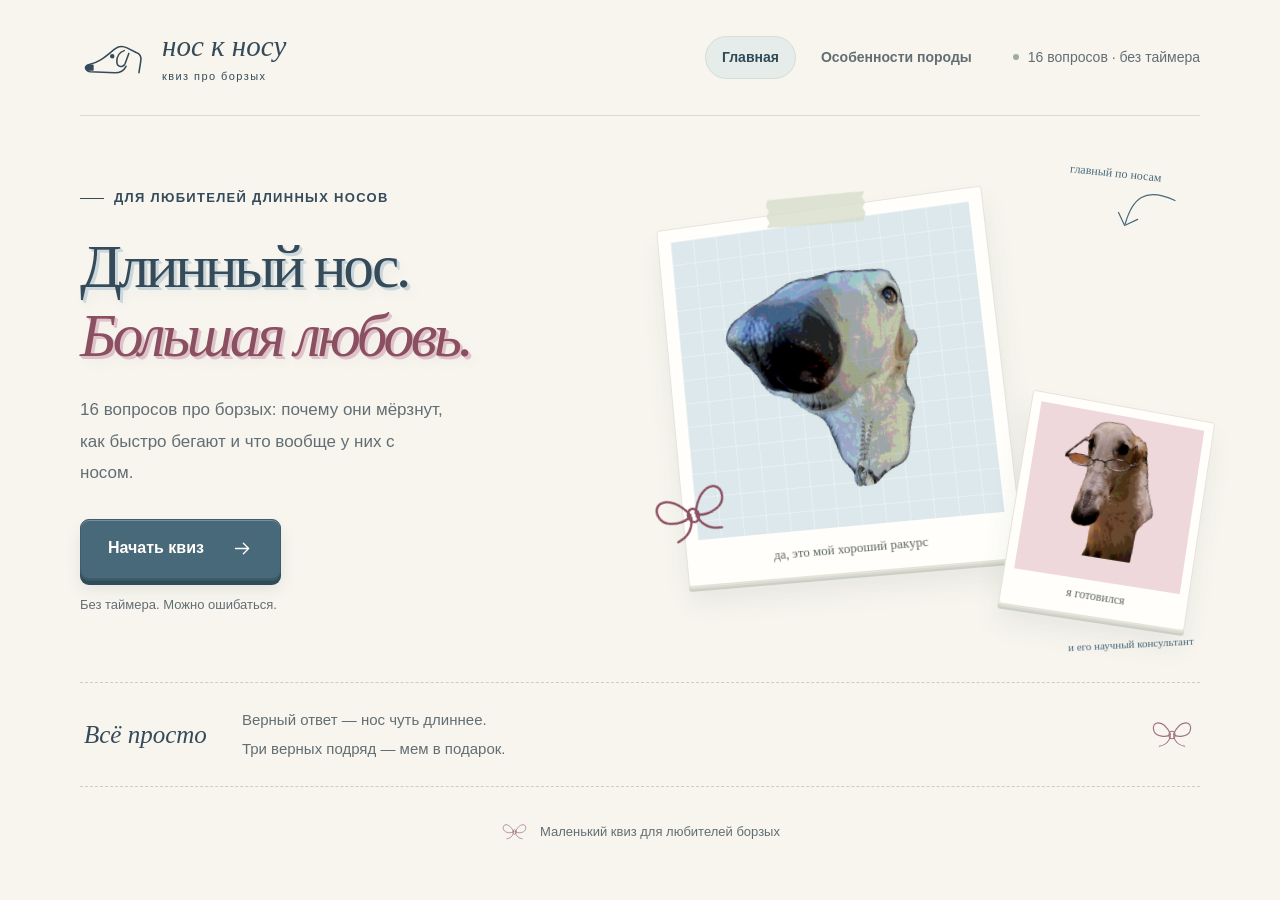
==== commit 41cb4304: "Add files via upload" ====
--- a/index.html
+++ b/index.html
@@ -127,22 +127,18 @@
               <p>Для большинства борзых характерны вытянутая узкая голова, длинная шея, глубокая грудная клетка, подтянутый живот, длинные конечности и хорошо развитая мускулатура. Гибкая спина и сильные задние конечности помогают совершать широкие и быстрые движения, развивать скорость и сохранять манёвренность.</p>
               <p>Внешняя хрупкость и стройность не должны вводить в заблуждение: тело борзой приспособлено к значительным физическим нагрузкам.</p>
             </article>
-            <figure class="photo feature-photo feature-photo-tall"><div class="photo-mat mat-pink"><img src="./assets/images/image copy 21.png" alt="Русская псовая борзая"></div><figcaption>стройность и сила</figcaption></figure>
-          </div>
-          <div class="breed-cards">
-            <article class="breed-card"><img class="breed-card-image" src="https://images.openai.com/static-rsc-4/keVXpr5oRljDqe3e2enK3xV4JTPbwfOIWJomhT0StxqBSckRQWG9iVGZbzoe7RelZxJGqigJev-lQu4aIvvNeP7WhsG5Z54SMCojSep-Bbciw9OuBpKkO0MjzjAkvHGWqe-1t6p2ZNXgh_zdv1hgQZZzs2wLKyLCjWzwdQ5_vS0?purpose=inline" alt="Русская псовая борзая на прогулке" loading="lazy"><span class="category">Россия</span><h3>Русская псовая борзая</h3><p>Высокий рост и длинная волнистая шерсть.</p></article>
-            <article class="breed-card"><img class="breed-card-image" src="https://images.openai.com/static-rsc-4/DFmR3iIt6HrF_gbfO2oJHuRapsgGoa3MRL61-XhtahsgyZkUUjemeOB0JyUxxebWnwZZ97h2Vdftux7GSiVB5lCzXTSa8x0WbLClB0y3pdw94hwYsz3GflzNymU4ME4vt2Ib-lp1aDKu3_aP02VRA0AFfdf1A5JQCMKDQxu0Wr4?purpose=inline" alt="Грейхаунд — английская борзая" loading="lazy"><span class="category">Англия</span><h3>Грейхаунд</h3><p>Исключительная скорость и гладкая шерсть.</p></article>
-            <article class="breed-card"><img class="breed-card-image" src="https://images.openai.com/static-rsc-4/cnuaRw18O_M-vROvK7xPGLzjKdzqYe8jQ_Md0CFy9bY1d3WMBz1VFW3Lz5GZdrW4iC_Qwf0RgP3GVfXsQoHtwQ39aSEFxAumo2IYQVv3J2lghSfJTfdoVaETvvQ7cHRS-3NajnhJvoPKHm3OF4bYjGZkdu3iZ3Qbopkb85YghZJgeBwvbAFdtEPeOdUfx0Yx?purpose=inline" alt="Афганская борзая с длинной шерстью" loading="lazy"><span class="category">Афганистан</span><h3>Афганская борзая</h3><p>Длинный шелковистый шерстный покров.</p></article>
-          </div>
-
-          <div class="reference-gallery breed-reference-gallery" aria-label="Фотографии разных пород борзых">
-            <figure><img src="https://images.openai.com/static-rsc-4/L_55vclTLAarSoExCAA6t27y82LEoEE3cO0WLVMdRVnl4fJaQal82zy3L_bc3WQXRW9PTZJFmpAx7hVRqlo0O0oA0Tpst98SN-X3Q1UA-Ozqw62LIVCtcj4G033kCDOgMG6NwOA3WsC-GVqYJcNy05maLHYbtdmMWtBGb4KzcuxJncm1glzLMTrlu2hje9Ur?purpose=inline" alt="Русская псовая борзая" loading="lazy"><figcaption>Русская псовая борзая</figcaption></figure>
-            <figure><img src="https://images.openai.com/static-rsc-4/OrxT-uEBrbs6viknoG0sfYTNQ0688ZH6HnXF5ZZQ3ktbRYtmvgVAWiHi3_ecinw4s9qGoY00vc7YEU-yenM85mkKjQKDGku_WU-Jpn9DWaG0a5WP7LFE3GNLCxD9BC6dhsi10j_KrEMBI9UYNSuXJq5jq8mbvuUggyOtuLBuR-g?purpose=inline" alt="Грейхаунд" loading="lazy"><figcaption>Грейхаунд</figcaption></figure>
-            <figure><img src="https://images.openai.com/static-rsc-4/U2bCkWrteoC1_tnN0AKGxfDfo35QLAfoTNSVODe8WkXxWZbdu4jS744cLDZsz69YjlMjaecht4DysYHx9VvdoRusD1H7r7gzqat1T1h1X2uYOUcFy7JHVLORE102DqUUREOLfXEdFALfTq8zI-FX-YlbNiYRm0uANvwuXpfeWaU?purpose=inline" alt="Афганская борзая" loading="lazy"><figcaption>Афганская борзая</figcaption></figure>
-            <figure><img src="https://images.openai.com/static-rsc-4/V2T4v8OWOzvcl2-58SRjbjWlT57g3I2o5ol81qHcwW9dCO5-xIA3hT1She4MnhjXA8T6PEKWknhCY4e7NSZE-OIB-y1Zaqfuavfj5UO1orb65ZwsyxjTjpRTPCjGp1WiymliD5zPFZDGna9bETyiP2LM3Jh4e_8Fm3N3Ft2wAmg?purpose=inline" alt="Борзая в профиль" loading="lazy"><figcaption>Особенности силуэта</figcaption></figure>
-            <figure><img src="https://images.openai.com/static-rsc-4/MRsrjjqwFklGnPP4M_F91ABmN0gZx-u0JuqdRfucBjowoz3FRaIVIgAuFDmBqiucZR-kyYrafzNbrhUCw1ohw0yFYfaghscGh8lhKS4DvB3KF775chYURTCslTmorLX0YiWS3xAvi32fZMnlhWgIB7mJi6zwXgDPE2yv7jcZy8iVcrkN3HmPBG-ihBDmA2D1?purpose=inline" alt="Грейхаунд в стойке" loading="lazy"><figcaption>Строение грейхаунда</figcaption></figure>
-          </div>
-          <p class="feature-note">Породы различаются размерами, шерстью, характером и происхождением, но сохраняют общие черты, связанные с историческим предназначением и физиологическим строением.</p>
+          </div>
+<div class="breed-directory">
+            <div class="breed-group-heading"><p class="eyebrow">Знакомимся со всеми</p><h3>Все 13 пород борзых</h3><p>Для удобства они собраны по типу шерсти и внешним особенностям.</p></div>
+            <h4 class="breed-group-title">Длинношёрстные и очёсанные борзые</h4>
+            <div class="breed-cards"><article class="breed-card breed-card-complete"><img class="breed-card-image" src="https://images.openai.com/static-rsc-4/QoylNq1AjCZ-8f_e97H77bbsFP9hK1igyE8cwbXTcKEOTWLOjMPlDh6e0JthsW_yGYFXezbM2puLFQ8GpqT9ufa00cIRr0WCjBzCvwMNehO-saWTGrIDN_JyCZi4dGQZ4DNSpVmjhbZuoFnC82tNwufCBACTNBWGHRZlIpg4G3u2K1V3CmcdYzcPntHsZefM?purpose=inline" alt="Афганская борзая (афган)" loading="lazy"><span class="category">Афганистан</span><h3>1. Афганская борзая (афган)</h3><p>Длинная шелковистая шерсть, узкая голова и изящный силуэт. Независимый характер; шерсть требует тщательного ухода.</p></article><article class="breed-card breed-card-complete"><img class="breed-card-image" src="https://images.openai.com/static-rsc-4/7axYwZlilyqVpzs2WeQh2rT3qEHe3INVUSQPfmH7R9CSOqc8uv86h2DAKQp2tcXHIMMWkcunZ6ngYhT61My_5lYgyu8gzeO0UX-p0UaAVTiymtjo3VqdrenkQyK3zc1rJ4R-ZnuJsg51eb2A2wEQwB9d3C5fz5HdKecfLljT6nY?purpose=inline" alt="Салюки (персидская борзая)" loading="lazy"><span class="category">Ближний Восток</span><h3>2. Салюки (персидская борзая)</h3><p>Стройная и грациозная собака с длинными конечностями и очёсами на ушах. Вынослива и сдержанна.</p></article><article class="breed-card breed-card-complete"><img class="breed-card-image" src="https://images.openai.com/static-rsc-4/28mKtGUEGc181OZsJfcjWLr3O1UD0MfmAPJ92CTJDI9jweVKd1P9SjqPgrh9ZDjTcxp4k4ysmvfxV6n3Zi7-CIJ9AK3gg51xn2la65HIlywlALO_UK4SfD1T-djYMyHD6aODoPYd1uysuyUi2OEWQYqtLg0EjDXwXKJX1-Q539o?purpose=inline" alt="Русская псовая борзая" loading="lazy"><span class="category">Россия</span><h3>3. Русская псовая борзая</h3><p>Крупная собака с удлинённой головой, глубокой грудью и длинной волнистой шерстью. Исторически охотилась на зайцев и лисиц.</p></article></div>
+            <h4 class="breed-group-title">Жёсткошёрстные борзые</h4>
+            <div class="breed-cards"><article class="breed-card breed-card-complete"><img class="breed-card-image" src="https://images.openai.com/static-rsc-4/KWiePN0jDYabu60swEMsgre6qUhM3IzBAlafTgxC8gaU1-Hr6FBIGgnM_AN2dB5KyoITAOW3HfILbUP-YumS5NEk7WZC4C23b1AYkOQJyixrQaTzAAzdGFkyeB6jJtF0f-iCYFWE0OYL7guTOfFL-jbfK-ynsuy51P6HOdAJSD8?purpose=inline" alt="Шотландский дирхаунд" loading="lazy"><span class="category">Шотландия</span><h3>4. Шотландский дирхаунд</h3><p>Крупная борзая с жёсткой, слегка растрёпанной шерстью. Изначально предназначалась для охоты на оленей; отличается мягким нравом.</p></article><article class="breed-card breed-card-complete"><img class="breed-card-image" src="https://images.openai.com/static-rsc-4/vaZitfRe0pOvivq-PfHO5s8vjwVjNMqhqaqL1TOHCx5vkA8CnE8WP8HaqzpU8cXxcNuDMZK6vLjEWofOgZsWeXSSkV7tIHcOZTJuo7OdcQ_K8VmIhH0WFFIAqm0ckfxtGNde93WSWJe0-9DC1u8vjcoaRBw_bTqW928IHdtU804?purpose=inline" alt="Ирландский волкодав" loading="lazy"><span class="category">Ирландия</span><h3>5. Ирландский волкодав</h3><p>Одна из самых высоких пород собак. Мощное телосложение, длинные конечности и жёсткая шерсть; исторически использовался для охоты на крупную дичь и волков.</p></article></div>
+            <h4 class="breed-group-title">Короткошёрстные борзые</h4>
+            <div class="breed-cards"><article class="breed-card breed-card-complete"><img class="breed-card-image" src="https://images.openai.com/static-rsc-4/wGW4DeE_a-XC9ZsEu7iFcEbhb9XtR3KtqOyRB_16HocmElKS19t8kR2LYMwvk0dJZJY9pOCFMaKN9bmJ51R7wA_nNyfmuTubf5Tpfw1E8um6_lOc-kUf7XohNjwCcZsAXlYtuD2DADWbosfuV3X3AK5XJQB5l-oqQAio44QvVnk?purpose=inline" alt="Грейхаунд (английская борзая)" loading="lazy"><span class="category">Великобритания</span><h3>6. Грейхаунд (английская борзая)</h3><p>Атлетичное телосложение, длинные ноги и короткая шерсть. Известен высокой скоростью; использовался для охоты и беговых соревнований.</p></article><article class="breed-card breed-card-complete"><img class="breed-card-image" src="https://images.openai.com/static-rsc-4/2Yx2TVdRgPfyIsYkGZjFlHxRUzJYtdwrvYMJpqoOfhwPo2h7NplY0eQI-nU-HvCk__myvdrY_Paub7ymYp4VMwKsxH546iq08fR3NZMHW5qTit83HMlFSawZE-Cx4KePdfK9gOLs9jJr-5Hm94JxW2qdFsZwVWeInzi3_CiV6OU?purpose=inline" alt="Уиппет (малая английская борзая)" loading="lazy"><span class="category">Великобритания</span><h3>7. Уиппет (малая английская борзая)</h3><p>Напоминает уменьшенного грейхаунда. Лёгкое мускулистое тело и короткая шерсть; сочетает быстроту с ласковым характером.</p></article><article class="breed-card breed-card-complete"><img class="breed-card-image" src="https://images.openai.com/static-rsc-4/jTNMkCQVV7jHtf18thJylkHkyIgXglGRkY6-v2YHXf2GbtG77eQKUrgpjQSYIzBrZufNpuU_JSXg8N9mOJNsE8M2tqk938_WrxkbCUAM-K-4ty6zI3PzGZQHkRpKGnfjc-tKGlG3SycyAbWoOdO1lDH7n79731478soP6R_swwA?purpose=inline" alt="Левретка (итальянская борзая)" loading="lazy"><span class="category">Италия</span><h3>8. Левретка (итальянская борзая)</h3><p>Самая маленькая из классических пород борзых. Тонкий костяк, изящное телосложение и короткая гладкая шерсть.</p></article><article class="breed-card breed-card-complete"><img class="breed-card-image" src="https://images.openai.com/static-rsc-4/m4S2xcQVgDE-o2eFIpUDHkY8QWxv9fQfEvSo5rK6UBH7EXcR8cnGFDGCFh57XiAQAS5HoNKP5SYcA6Jr61ZL-MsvJUyq8ZrzRcv9Uq2FN_b272mbKZfCqNSFo2xechvRdBlSZb9nIZnKes9CskoF9duCQW6izXXSXScXQAQ8rdU?purpose=inline" alt="Азавак" loading="lazy"><span class="category">Регион Сахеля, Африка</span><h3>9. Азавак</h3><p>Очень стройная собака с длинными конечностями и короткой шерстью. Отличается выносливостью и настороженностью к незнакомцам.</p></article><article class="breed-card breed-card-complete"><img class="breed-card-image" src="https://images.openai.com/static-rsc-4/7yA4MTeW4NKgVwcjKVQyK4ZLDkUhFR65R2Kuf9Z6SikwE1FrrtY_lN1zh1CsOWz7QEl86tg8FoaOTB5VOdeARaMi-Emdsxc15gbw_nf4aPQ__ttwWaoheZKmyZjO7ehEjM4GeZaO4cIw-Ks-Rsi1nP2tB4IwSi9fGp2JJ3RFnPE?purpose=inline" alt="Слюги (арабская борзая)" loading="lazy"><span class="category">Северная Африка</span><h3>10. Слюги (арабская борзая)</h3><p>Стройная собака с короткой гладкой шерстью, вытянутой головой и длинными конечностями. Сдержанная и выносливая.</p></article><article class="breed-card breed-card-complete"><img class="breed-card-image" src="https://images.openai.com/static-rsc-4/qmEaDqKjVJT7re4vRmchDrlEzP3uYeMfBKh83QbvnCzroIl8bvxqPtLRWnvZ4TMQnLWWFf_FyqstRamedOMMriHJrTj7inzbmPu_hX3RcZhNDmBy6DX9HEUJNPXY69tFzAHSSgO2nt5NWXUi08orsgXwro1ygAV4fq67Fk7bX6M?purpose=inline" alt="Польская борзая (харт-польски)" loading="lazy"><span class="category">Польша</span><h3>11. Польская борзая (харт-польски)</h3><p>Крупная, крепкая и мускулистая борзая с короткой шерстью. Имеет более мощное сложение по сравнению с грейхаундом.</p></article><article class="breed-card breed-card-complete"><img class="breed-card-image" src="https://images.openai.com/static-rsc-4/asYEvJV7RBrMBKCWUxIqOUGhJTjJlCwNbu4E6VBt6PtpfkllyaYqlVeQ98uoUpQDeeI_K2WfepFt-AOw6AYDLG9-mO9ydVfbb20Qdz2GgTWb_WpBZHp2DI5uLtMKA8ZdugiDUc6mJvKlwG0M7t_SE34IqwKXCMubKdJHCuOHTTU?purpose=inline" alt="Испанский гальго" loading="lazy"><span class="category">Испания</span><h3>12. Испанский гальго</h3><p>Стройная борзая с удлинённым корпусом и длинными конечностями. Бывает гладкошёрстной и жесткошёрстной; традиционно охотилась на зайцев.</p></article><article class="breed-card breed-card-complete"><img class="breed-card-image" src="https://images.openai.com/static-rsc-4/C1uEvOdVmnfTkxKDTHxHrfnOwbidRppWWb0ojb3bEcsxgP_dOq73gTolWariC1Q2Du6HhkvW1O1r4Rfq1gUNWpyrX7kVElo7zYr1iqMMoco6OhiZjb-bF_ypG2hqYva-20UkeW4hIut9D7jWNFOivlygYfvvtROQTj6N2MiYNXs?purpose=inline" alt="Венгерская борзая (мадьяр-агар)" loading="lazy"><span class="category">Венгрия</span><h3>13. Венгерская борзая (мадьяр-агар)</h3><p>Сильная и выносливая собака с крепким телосложением, короткой шерстью и более массивным костяком, чем у грейхаунда.</p></article></div>
+            <div class="national-breeds"><h4>Дополнительные национальные разновидности</h4><p>Помимо 13 пород основного перечня, существуют региональные борзые, которые также относятся к борзому типу.</p><div class="national-breed-list"><article><strong>Казахский тазы</strong><span>Казахстан. Национальная охотничья борзая с лёгким телосложением, длинными ногами и гладкой шерстью с очёсами.</span></article><article><strong>Мудхол-хаунд (караванный хаунд)</strong><span>Индия. Стройная, выносливая собака с короткой шерстью и длинной узкой головой. Использовалась для охоты и охраны.</span></article><article><strong>Рампурская борзая</strong><span>Индия. Мускулистая короткошёрстная собака с вытянутой мордой и крепким телосложением. Выводилась для охоты на быстроногую дичь.</span></article></div></div>
+          </div>
+                    <p class="feature-note">Породы различаются размерами, шерстью, характером и происхождением, но сохраняют общие черты, связанные с историческим предназначением и физиологическим строением.</p>
         </div>
 
         <div class="feature-section feature-tinted">
@@ -165,17 +161,6 @@
             <article class="care-card"><span class="care-icon">04</span><h3>Питание</h3><p>Рацион должен быть полноценным и сбалансированным, соответствовать возрасту, весу, здоровью и активности собаки. Это может быть качественный промышленный корм или правильно составленный натуральный рацион. Свежая вода должна быть доступна весь день.</p><p>У крупных борзых с глубокой грудной клеткой учитывают риск заворота желудка. Интенсивные нагрузки непосредственно до и после еды нежелательны; режим кормления лучше согласовать с ветеринаром.</p></article>
           </div>
 
-          <div class="reference-gallery care-reference-gallery" aria-label="Фотографии ухода за борзыми">
-            <figure><img src="https://images.openai.com/static-rsc-4/yiTdGHM_MmNjLSqhXh5A3npYzShuJu_vqN_kftDdcGZy-_dvQtj30b7dMv9ZyruA-ZzHmWb_BWPN-7jWTJViMXOnRCQvMbccFDki9mEv16oIDFAQAHfowgmgn9IMYpPV50fZgy2J1fR6LJWtCSJEddU8L2xbwENNkuryfhsrvko?purpose=inline" alt="Короткошёрстный грейхаунд" loading="lazy"><figcaption>Уход за короткой шерстью</figcaption></figure>
-            <figure><img src="https://images.openai.com/static-rsc-4/WJHR1JK-YhHXW93UPs-nOQIKsAYimejQqzn-cyJEZS5Af2zbtLXqBxl_1RLVg3XflsLVjtpczQOWqZLf9FKP0YZzt8ZCQrzJzw1BmMyW3eyPCN5AejNDyylsRtAkYRxpRFdX39CcNsYgiNhRL0Sj25VNYLU2dLpVzOfrSb-6Z4Nx5oQA8jjFi0BXuAu3Und6?purpose=inline" alt="Груминг афганской борзой" loading="lazy"><figcaption>Расчёсывание длинной шерсти</figcaption></figure>
-            <figure><img src="https://images.openai.com/static-rsc-4/8ZKXBWAgyjrvQUkWzJlKOPNsbVAYgZqbGLlTKSNsUPbXJJ-YXt9LE7V29opSJiKpVrSbxtVBrOGp9s0XBi8kUzmelJwvHUItrnlQtTe3yca3d7mDuUrqMs8GRm6Vwm5EjHGI3WwyI1gSl4Ofg9nDFAumx3NZWrM4JOB_SMLwKSg?purpose=inline" alt="Борзая в домашней обстановке" loading="lazy"><figcaption>Комфорт и содержание</figcaption></figure>
-            <figure><img src="https://images.openai.com/static-rsc-4/_NQt-5MP0n_5tBcegLxAl_6ASCdcZU7hmEtreOU-CeJJMnATiYvRe-Uvp332CzXP15pNFvFjZ5ZMTg108lPrS-rj3ZCk1GPIKIQzpB5ObWGry_esehaDFLjkW_Iv3tDdn-lGpFUe95K84kVAsMVB9ykTMrpcN6GvF4kpFjsNO7k?purpose=inline" alt="Уход за шерстью грейхаунда" loading="lazy"><figcaption>Регулярный уход</figcaption></figure>
-            <figure><img src="https://images.openai.com/static-rsc-4/Q6dwhgAzC_3daaedd7R_ykN4NmhbRle16Ego6cgMVsCyXPtMzdYLQdIiFxOPw0xkO4LygoNNptZ_6rdnJONiTbaXOb6M9K0dnYjoH4o8oek7GDXdLP2Cej4jmqJ_YfxZ-6WIKnmDwmAnxpzyfJJipUZsjigGCSfdayDm0BVesUU?purpose=inline" alt="Средства для ухода за собакой" loading="lazy"><figcaption>Средства для груминга</figcaption></figure>
-            <figure><img src="https://images.openai.com/static-rsc-4/HtBgpJrRsGOBhcZXxUkR8Vi6Ug4ZA4EVp03w7hy9uRhBACMxY-4mDeuJUs6XGxpP1O9zEaVrfzzUnXobynUT4FG_FcM7oTBS44DHeEi7PTmbfa0wz781ZojKXbfVOoTRpQuZQIOQZ5WarD3KcCetoUP1UCjyDoxxQT2MboDFooS9m5xFXjnwgN3VdRXGfvZD?purpose=inline" alt="Процесс ухода за собакой" loading="lazy"><figcaption>Гигиенические процедуры</figcaption></figure>
-            <figure><img src="https://images.openai.com/static-rsc-4/cB8_L2YSx12DhX4rEYwhmrguZeYwUDaP2e-Fmj6rJ1f_EyNgCjJiNcP8-i3CwBLVBUwB3Ghg-ysHMYJ7BjxZZlyvbDyE0Us_2HnwE6l-9_QLTInOl3CTor53MqJUf9MIOSXxFMJEtcrJcbzcics5CtVkIIejWmPoKkAINzNzxhiLbLxZRmNlEor4UwV55dby?purpose=inline" alt="Груминг афганской борзой" loading="lazy"><figcaption>Уход за длинной шерстью</figcaption></figure>
-            <figure><img src="https://images.openai.com/static-rsc-4/lxl1pfFhABWGdVzCpemq1R-7HH4syAR-vhU4c7I_OHkwRa538m26yMlUVN_biotX2cY4rOfj__U6GtIbIUszeXMt9ZkaHQ6Aat40Y5fwdltoWIOuB3IVRyfTvwEf2vmC5yOF_yUYphQ0KQKsWZoXicCaJhfMR3_aH8kcYXKIQpU?purpose=inline" alt="Борзая после расчёсывания" loading="lazy"><figcaption>Шерсть после расчёсывания</figcaption></figure>
-            <figure><img src="https://images.openai.com/static-rsc-4/kxGj5eTvXZD4M3PCqJjNKEll56AdIgPqVLR5co2zMFqWXvDxeFWRj41Q7kbCcTJnuwZbRUjPEaz_UUtDGOWt5_w3sXLzFZqhW12oZ4bfNHrWiOeMRcc8O5jiLpEBZsV3JOZYwUQZotT7n1n9EhI8hhw1Rks--NtciXjtFKnAqPc2J6GUo717DYyPg6cAdOwU?purpose=inline" alt="Расчёсывание борзой" loading="lazy"><figcaption>Повседневный груминг</figcaption></figure>
-          </div>
           <figure class="photo feature-banner-photo"><div class="photo-mat mat-pink"><img src="./assets/images/image copy 10.png" alt="Борзая после ухода"></div><figcaption>забота складывается из мелочей</figcaption></figure>
         </div>
 
--- a/css/styles.css
+++ b/css/styles.css
@@ -467,3 +467,24 @@
 .care-reference-gallery { grid-template-columns: repeat(3, minmax(0, 1fr)); }
 @media (max-width: 760px) { .reference-gallery, .care-reference-gallery { grid-template-columns: repeat(2, minmax(0, 1fr)); gap: 12px; } .reference-gallery img { height: 150px; } .breed-card-image { height: 160px; } }
 @media (max-width: 420px) { .reference-gallery, .care-reference-gallery { grid-template-columns: 1fr; } .reference-gallery img { height: 210px; } }
+
+/* Полный каталог пород борзых */
+.breed-directory { margin-top: 28px; }
+.breed-group-heading { margin: 8px 0 22px; padding: 22px 25px; background: #f5f1e9; border: 1px solid #e6dfd5; border-radius: 13px; }
+.breed-group-heading h3 { margin: 5px 0 7px; font: 400 30px/1.2 var(--serif); }
+.breed-group-heading > p:last-child { margin: 0; color: var(--muted); font-size: 16px; }
+.breed-group-title { margin: 27px 0 13px; font: 400 23px/1.25 var(--serif); color: var(--ink); }
+.breed-cards { align-items: stretch; }
+.breed-card-complete { display: flex; flex-direction: column; min-width: 0; }
+.breed-card-complete .category { align-self: flex-start; }
+.breed-card-complete h3 { font-size: 21px; }
+.breed-card-complete p { flex: 1; }
+.national-breeds { margin-top: 30px; padding: 23px 25px; background: #f8f7f1; border: 1px solid #e4e1d8; border-radius: 13px; }
+.national-breeds h4 { margin: 0 0 8px; font: 400 23px/1.25 var(--serif); }
+.national-breeds > p { color: var(--muted); font-size: 15px; }
+.national-breed-list { display: grid; grid-template-columns: repeat(3,minmax(0,1fr)); gap: 12px; margin-top: 15px; }
+.national-breed-list article { padding: 15px; background: #fffdfa; border: 1px solid #e9dfd8; border-radius: 10px; }
+.national-breed-list strong, .national-breed-list span { display: block; }
+.national-breed-list strong { margin-bottom: 7px; font: 400 18px/1.25 var(--serif); }
+.national-breed-list span { color: var(--muted); font-size: 14px; line-height: 1.6; }
+@media (max-width: 760px) { .national-breed-list { grid-template-columns: 1fr; } .breed-group-heading { padding: 18px; } }
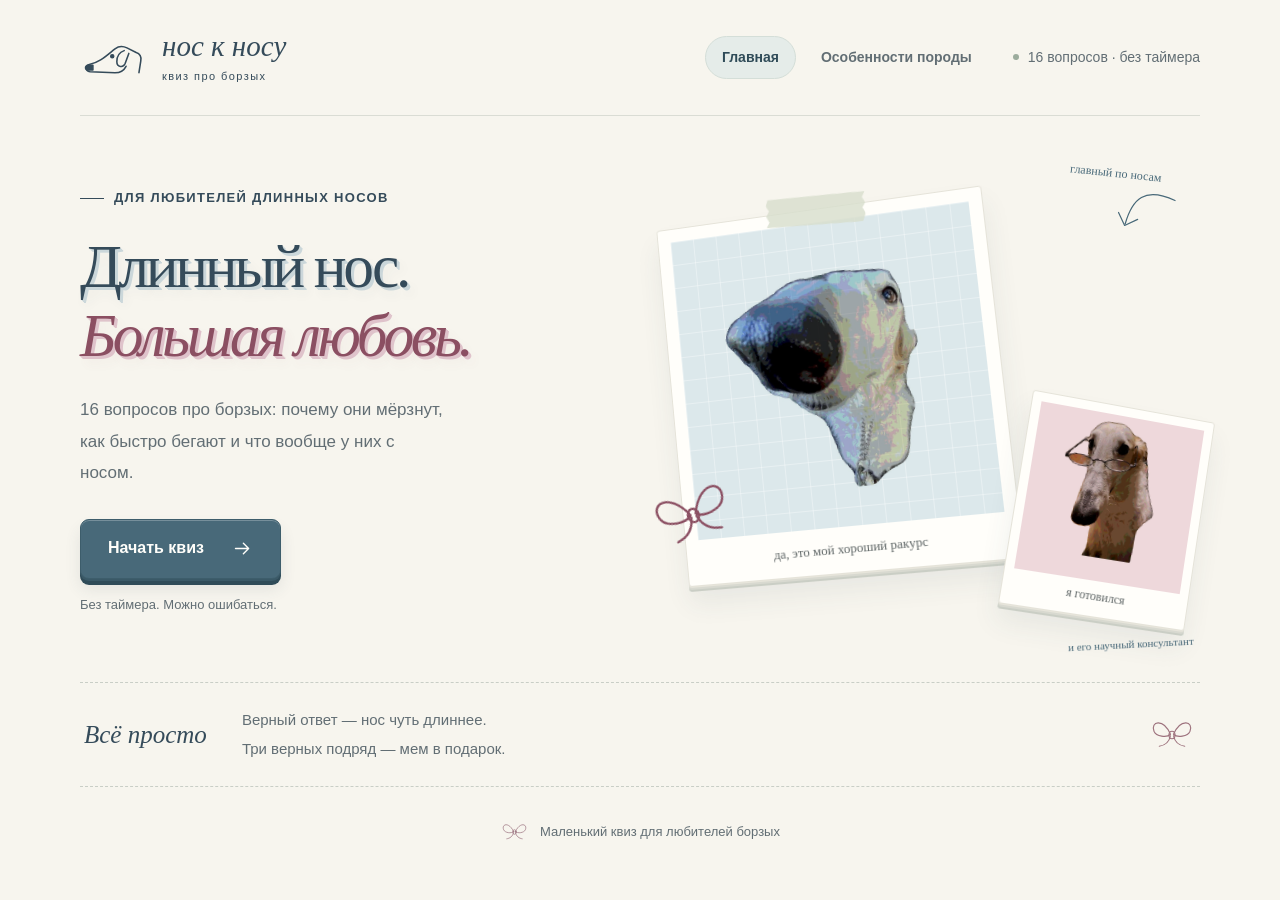
==== commit 86bdc395: "Add files via upload" ====
--- a/index.html
+++ b/index.html
@@ -136,7 +136,7 @@
             <div class="breed-cards"><article class="breed-card breed-card-complete"><img class="breed-card-image" src="https://images.openai.com/static-rsc-4/KWiePN0jDYabu60swEMsgre6qUhM3IzBAlafTgxC8gaU1-Hr6FBIGgnM_AN2dB5KyoITAOW3HfILbUP-YumS5NEk7WZC4C23b1AYkOQJyixrQaTzAAzdGFkyeB6jJtF0f-iCYFWE0OYL7guTOfFL-jbfK-ynsuy51P6HOdAJSD8?purpose=inline" alt="Шотландский дирхаунд" loading="lazy"><span class="category">Шотландия</span><h3>4. Шотландский дирхаунд</h3><p>Крупная борзая с жёсткой, слегка растрёпанной шерстью. Изначально предназначалась для охоты на оленей; отличается мягким нравом.</p></article><article class="breed-card breed-card-complete"><img class="breed-card-image" src="https://images.openai.com/static-rsc-4/vaZitfRe0pOvivq-PfHO5s8vjwVjNMqhqaqL1TOHCx5vkA8CnE8WP8HaqzpU8cXxcNuDMZK6vLjEWofOgZsWeXSSkV7tIHcOZTJuo7OdcQ_K8VmIhH0WFFIAqm0ckfxtGNde93WSWJe0-9DC1u8vjcoaRBw_bTqW928IHdtU804?purpose=inline" alt="Ирландский волкодав" loading="lazy"><span class="category">Ирландия</span><h3>5. Ирландский волкодав</h3><p>Одна из самых высоких пород собак. Мощное телосложение, длинные конечности и жёсткая шерсть; исторически использовался для охоты на крупную дичь и волков.</p></article></div>
             <h4 class="breed-group-title">Короткошёрстные борзые</h4>
             <div class="breed-cards"><article class="breed-card breed-card-complete"><img class="breed-card-image" src="https://images.openai.com/static-rsc-4/wGW4DeE_a-XC9ZsEu7iFcEbhb9XtR3KtqOyRB_16HocmElKS19t8kR2LYMwvk0dJZJY9pOCFMaKN9bmJ51R7wA_nNyfmuTubf5Tpfw1E8um6_lOc-kUf7XohNjwCcZsAXlYtuD2DADWbosfuV3X3AK5XJQB5l-oqQAio44QvVnk?purpose=inline" alt="Грейхаунд (английская борзая)" loading="lazy"><span class="category">Великобритания</span><h3>6. Грейхаунд (английская борзая)</h3><p>Атлетичное телосложение, длинные ноги и короткая шерсть. Известен высокой скоростью; использовался для охоты и беговых соревнований.</p></article><article class="breed-card breed-card-complete"><img class="breed-card-image" src="https://images.openai.com/static-rsc-4/2Yx2TVdRgPfyIsYkGZjFlHxRUzJYtdwrvYMJpqoOfhwPo2h7NplY0eQI-nU-HvCk__myvdrY_Paub7ymYp4VMwKsxH546iq08fR3NZMHW5qTit83HMlFSawZE-Cx4KePdfK9gOLs9jJr-5Hm94JxW2qdFsZwVWeInzi3_CiV6OU?purpose=inline" alt="Уиппет (малая английская борзая)" loading="lazy"><span class="category">Великобритания</span><h3>7. Уиппет (малая английская борзая)</h3><p>Напоминает уменьшенного грейхаунда. Лёгкое мускулистое тело и короткая шерсть; сочетает быстроту с ласковым характером.</p></article><article class="breed-card breed-card-complete"><img class="breed-card-image" src="https://images.openai.com/static-rsc-4/jTNMkCQVV7jHtf18thJylkHkyIgXglGRkY6-v2YHXf2GbtG77eQKUrgpjQSYIzBrZufNpuU_JSXg8N9mOJNsE8M2tqk938_WrxkbCUAM-K-4ty6zI3PzGZQHkRpKGnfjc-tKGlG3SycyAbWoOdO1lDH7n79731478soP6R_swwA?purpose=inline" alt="Левретка (итальянская борзая)" loading="lazy"><span class="category">Италия</span><h3>8. Левретка (итальянская борзая)</h3><p>Самая маленькая из классических пород борзых. Тонкий костяк, изящное телосложение и короткая гладкая шерсть.</p></article><article class="breed-card breed-card-complete"><img class="breed-card-image" src="https://images.openai.com/static-rsc-4/m4S2xcQVgDE-o2eFIpUDHkY8QWxv9fQfEvSo5rK6UBH7EXcR8cnGFDGCFh57XiAQAS5HoNKP5SYcA6Jr61ZL-MsvJUyq8ZrzRcv9Uq2FN_b272mbKZfCqNSFo2xechvRdBlSZb9nIZnKes9CskoF9duCQW6izXXSXScXQAQ8rdU?purpose=inline" alt="Азавак" loading="lazy"><span class="category">Регион Сахеля, Африка</span><h3>9. Азавак</h3><p>Очень стройная собака с длинными конечностями и короткой шерстью. Отличается выносливостью и настороженностью к незнакомцам.</p></article><article class="breed-card breed-card-complete"><img class="breed-card-image" src="https://images.openai.com/static-rsc-4/7yA4MTeW4NKgVwcjKVQyK4ZLDkUhFR65R2Kuf9Z6SikwE1FrrtY_lN1zh1CsOWz7QEl86tg8FoaOTB5VOdeARaMi-Emdsxc15gbw_nf4aPQ__ttwWaoheZKmyZjO7ehEjM4GeZaO4cIw-Ks-Rsi1nP2tB4IwSi9fGp2JJ3RFnPE?purpose=inline" alt="Слюги (арабская борзая)" loading="lazy"><span class="category">Северная Африка</span><h3>10. Слюги (арабская борзая)</h3><p>Стройная собака с короткой гладкой шерстью, вытянутой головой и длинными конечностями. Сдержанная и выносливая.</p></article><article class="breed-card breed-card-complete"><img class="breed-card-image" src="https://images.openai.com/static-rsc-4/qmEaDqKjVJT7re4vRmchDrlEzP3uYeMfBKh83QbvnCzroIl8bvxqPtLRWnvZ4TMQnLWWFf_FyqstRamedOMMriHJrTj7inzbmPu_hX3RcZhNDmBy6DX9HEUJNPXY69tFzAHSSgO2nt5NWXUi08orsgXwro1ygAV4fq67Fk7bX6M?purpose=inline" alt="Польская борзая (харт-польски)" loading="lazy"><span class="category">Польша</span><h3>11. Польская борзая (харт-польски)</h3><p>Крупная, крепкая и мускулистая борзая с короткой шерстью. Имеет более мощное сложение по сравнению с грейхаундом.</p></article><article class="breed-card breed-card-complete"><img class="breed-card-image" src="https://images.openai.com/static-rsc-4/asYEvJV7RBrMBKCWUxIqOUGhJTjJlCwNbu4E6VBt6PtpfkllyaYqlVeQ98uoUpQDeeI_K2WfepFt-AOw6AYDLG9-mO9ydVfbb20Qdz2GgTWb_WpBZHp2DI5uLtMKA8ZdugiDUc6mJvKlwG0M7t_SE34IqwKXCMubKdJHCuOHTTU?purpose=inline" alt="Испанский гальго" loading="lazy"><span class="category">Испания</span><h3>12. Испанский гальго</h3><p>Стройная борзая с удлинённым корпусом и длинными конечностями. Бывает гладкошёрстной и жесткошёрстной; традиционно охотилась на зайцев.</p></article><article class="breed-card breed-card-complete"><img class="breed-card-image" src="https://images.openai.com/static-rsc-4/C1uEvOdVmnfTkxKDTHxHrfnOwbidRppWWb0ojb3bEcsxgP_dOq73gTolWariC1Q2Du6HhkvW1O1r4Rfq1gUNWpyrX7kVElo7zYr1iqMMoco6OhiZjb-bF_ypG2hqYva-20UkeW4hIut9D7jWNFOivlygYfvvtROQTj6N2MiYNXs?purpose=inline" alt="Венгерская борзая (мадьяр-агар)" loading="lazy"><span class="category">Венгрия</span><h3>13. Венгерская борзая (мадьяр-агар)</h3><p>Сильная и выносливая собака с крепким телосложением, короткой шерстью и более массивным костяком, чем у грейхаунда.</p></article></div>
-            <div class="national-breeds"><h4>Дополнительные национальные разновидности</h4><p>Помимо 13 пород основного перечня, существуют региональные борзые, которые также относятся к борзому типу.</p><div class="national-breed-list"><article><strong>Казахский тазы</strong><span>Казахстан. Национальная охотничья борзая с лёгким телосложением, длинными ногами и гладкой шерстью с очёсами.</span></article><article><strong>Мудхол-хаунд (караванный хаунд)</strong><span>Индия. Стройная, выносливая собака с короткой шерстью и длинной узкой головой. Использовалась для охоты и охраны.</span></article><article><strong>Рампурская борзая</strong><span>Индия. Мускулистая короткошёрстная собака с вытянутой мордой и крепким телосложением. Выводилась для охоты на быстроногую дичь.</span></article></div></div>
+            <div class="national-breeds"><h4>Дополнительные национальные разновидности</h4><p>Помимо 13 пород основного перечня, существуют региональные борзые, которые также относятся к борзому типу.</p><div class="national-breed-list"><article><img class="national-breed-image" src="https://images.openai.com/static-rsc-4/hIYgCPjp_YHrKA0ls62pvauRKXiFsbmTbkaCOdl_YzVlVF9hcmaLcyPaFYjO1uWNxFU0N-CVJuY4TASMAmg6cWt-HrNksotxa5mMzDTjsyd6-3f44aA56Bkb_QFb8B2HY2dywJH0vRIySV7EXxfrkSoj-_2uL5QuhqyJgYo8txw?purpose=inline" alt="Казахский тазы" loading="lazy"><strong>Казахский тазы</strong><span>Казахстан. Национальная охотничья борзая с лёгким телосложением, длинными ногами и гладкой шерстью с очёсами.</span></article><article><img class="national-breed-image" src="https://images.openai.com/static-rsc-4/gxs7aIbKDQICPwnNSPqF0vH8kRhS-N2VKzQEHP9SxjjPPpeEfdC24S3Z7_0euB3qctzEifWSr6Yq6EgVJUu6lOB-wxZdUJyHEji0ZArVU8QA9ODOOVl2AiaD-WXSTrMlBZP8l1z_HCcR0VJNOuAUFoJz2nExir5UJpeO_tQX3l0?purpose=inline" alt="Мудхол-хаунд" loading="lazy"><strong>Мудхол-хаунд (караванный хаунд)</strong><span>Индия. Стройная, выносливая собака с короткой шерстью и длинной узкой головой. Использовалась для охоты и охраны.</span></article><article><img class="national-breed-image" src="https://images.openai.com/static-rsc-4/lXrFS3nQqz7Nk41pAXL9Q83x2CHevtd7F759HxXFWPjVyDZBkrBzavGhfy0MnqF_cTofJxUAcxkieD29UTvbWpowIl86gv19svBA1Yl1L190zt4bTxjrfKwD7ZD0suXs184c4N9nkjXLz0E0_YGe0qqUE2sM1H3CWBVkRrW89Fs?purpose=inline" alt="Рампурская борзая" loading="lazy"><strong>Рампурская борзая</strong><span>Индия. Мускулистая короткошёрстная собака с вытянутой мордой и крепким телосложением. Выводилась для охоты на быстроногую дичь.</span></article></div></div>
           </div>
                     <p class="feature-note">Породы различаются размерами, шерстью, характером и происхождением, но сохраняют общие черты, связанные с историческим предназначением и физиологическим строением.</p>
         </div>
--- a/css/styles.css
+++ b/css/styles.css
@@ -484,6 +484,7 @@
 .national-breeds > p { color: var(--muted); font-size: 15px; }
 .national-breed-list { display: grid; grid-template-columns: repeat(3,minmax(0,1fr)); gap: 12px; margin-top: 15px; }
 .national-breed-list article { padding: 15px; background: #fffdfa; border: 1px solid #e9dfd8; border-radius: 10px; }
+.national-breed-image { display: block; width: 100%; aspect-ratio: 4 / 3; object-fit: cover; border-radius: 7px; margin-bottom: 13px; }
 .national-breed-list strong, .national-breed-list span { display: block; }
 .national-breed-list strong { margin-bottom: 7px; font: 400 18px/1.25 var(--serif); }
 .national-breed-list span { color: var(--muted); font-size: 14px; line-height: 1.6; }
